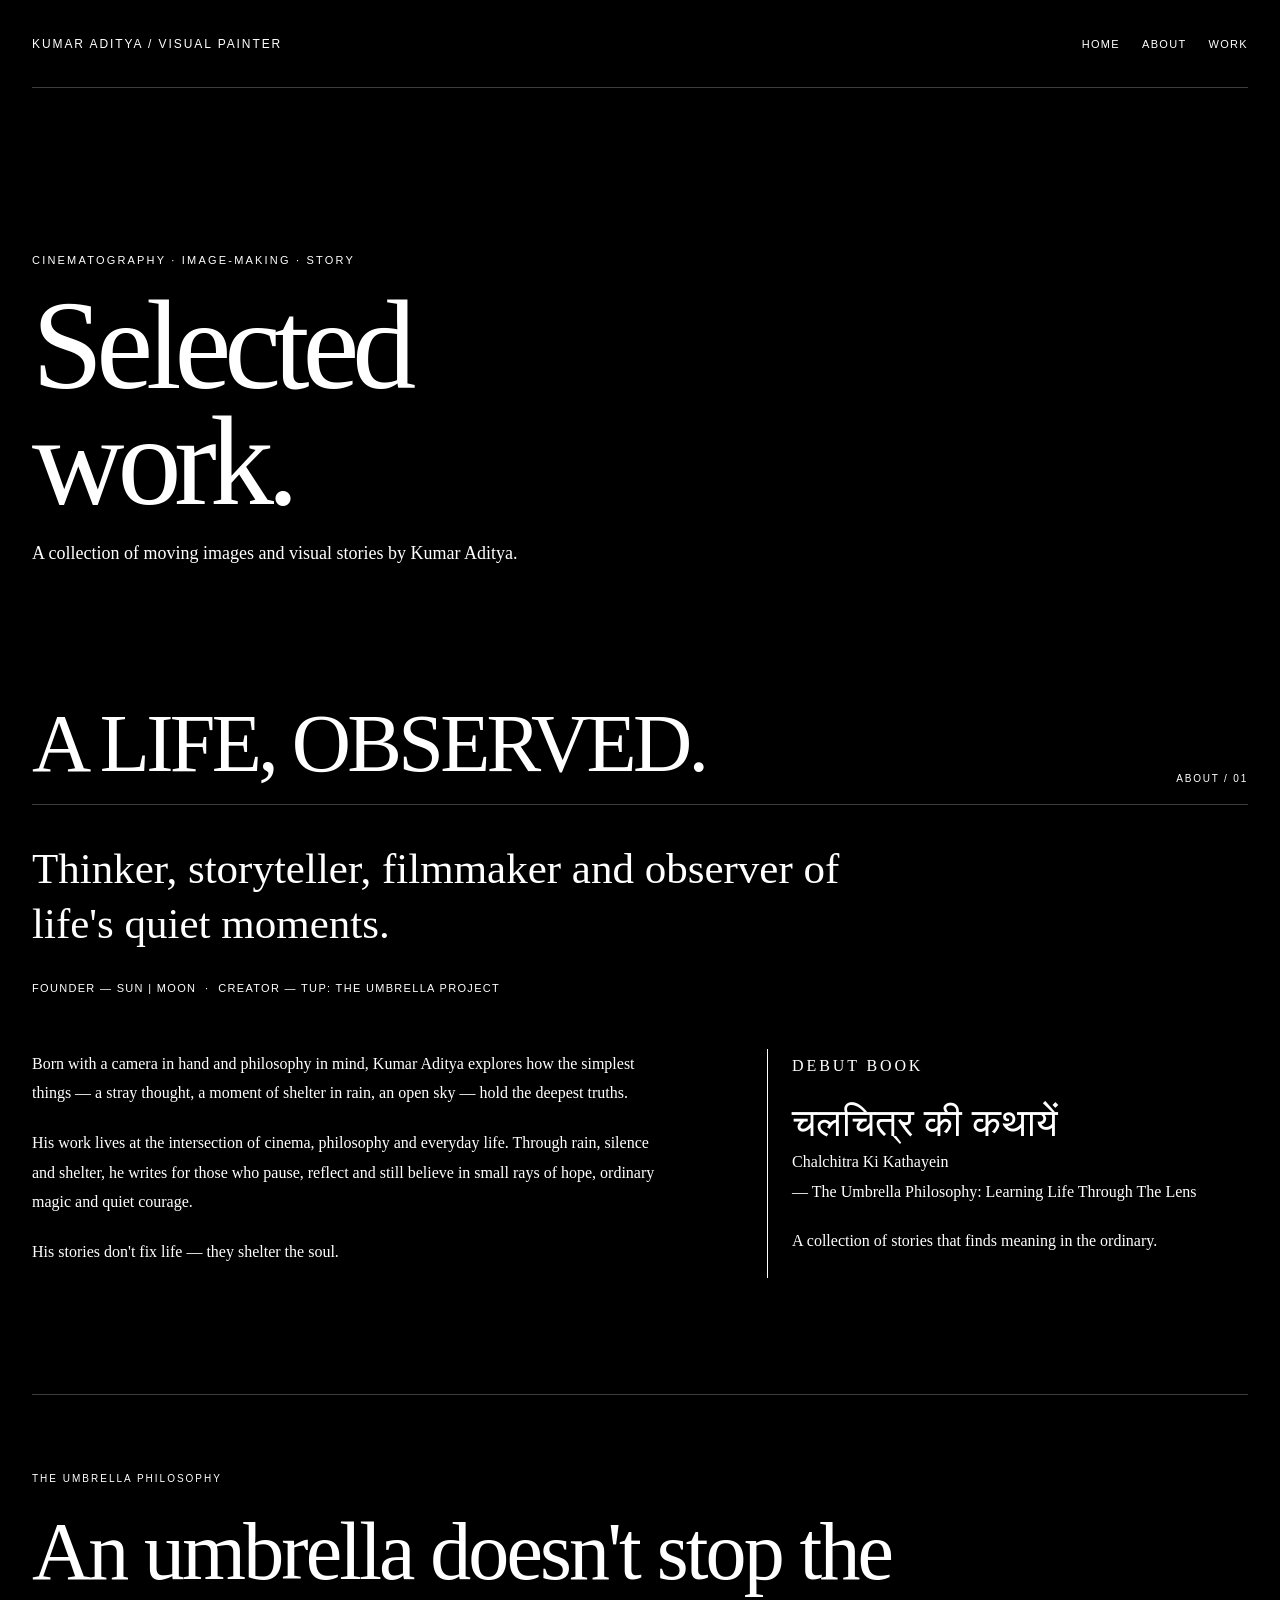
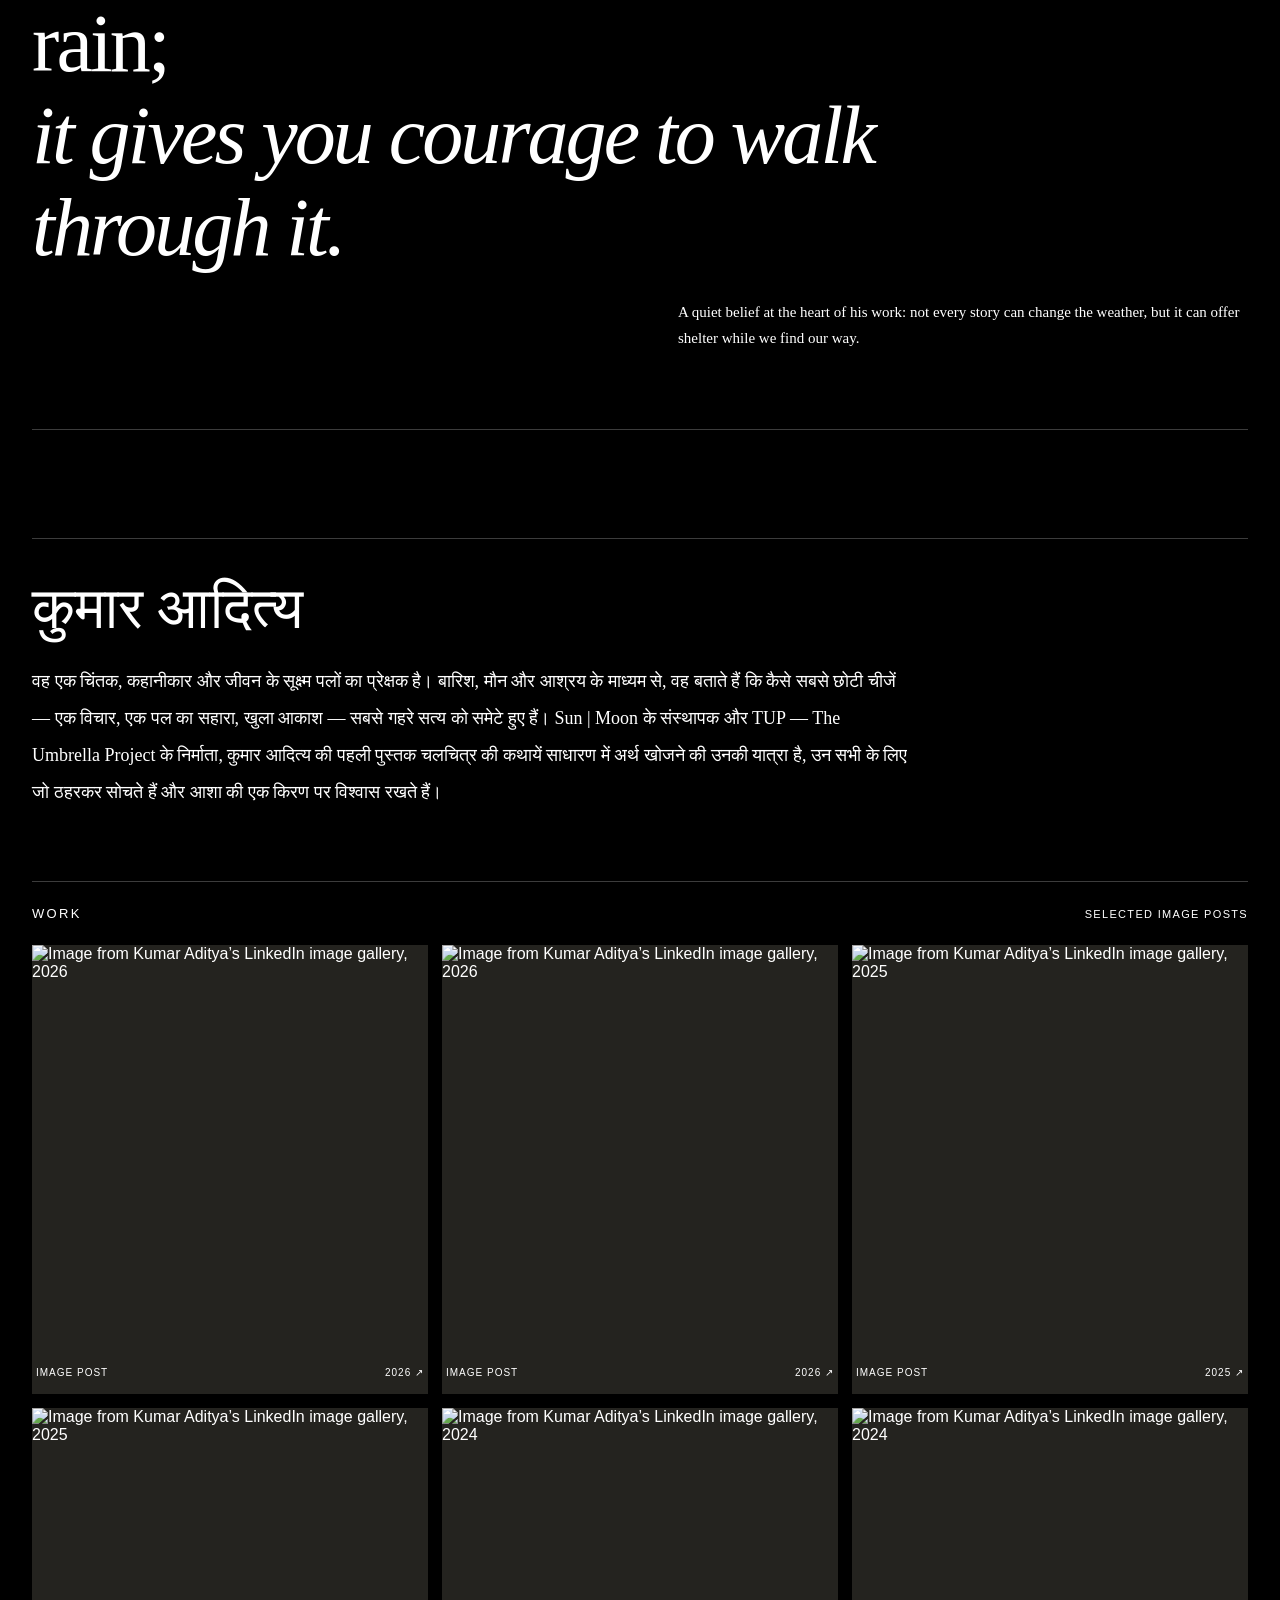
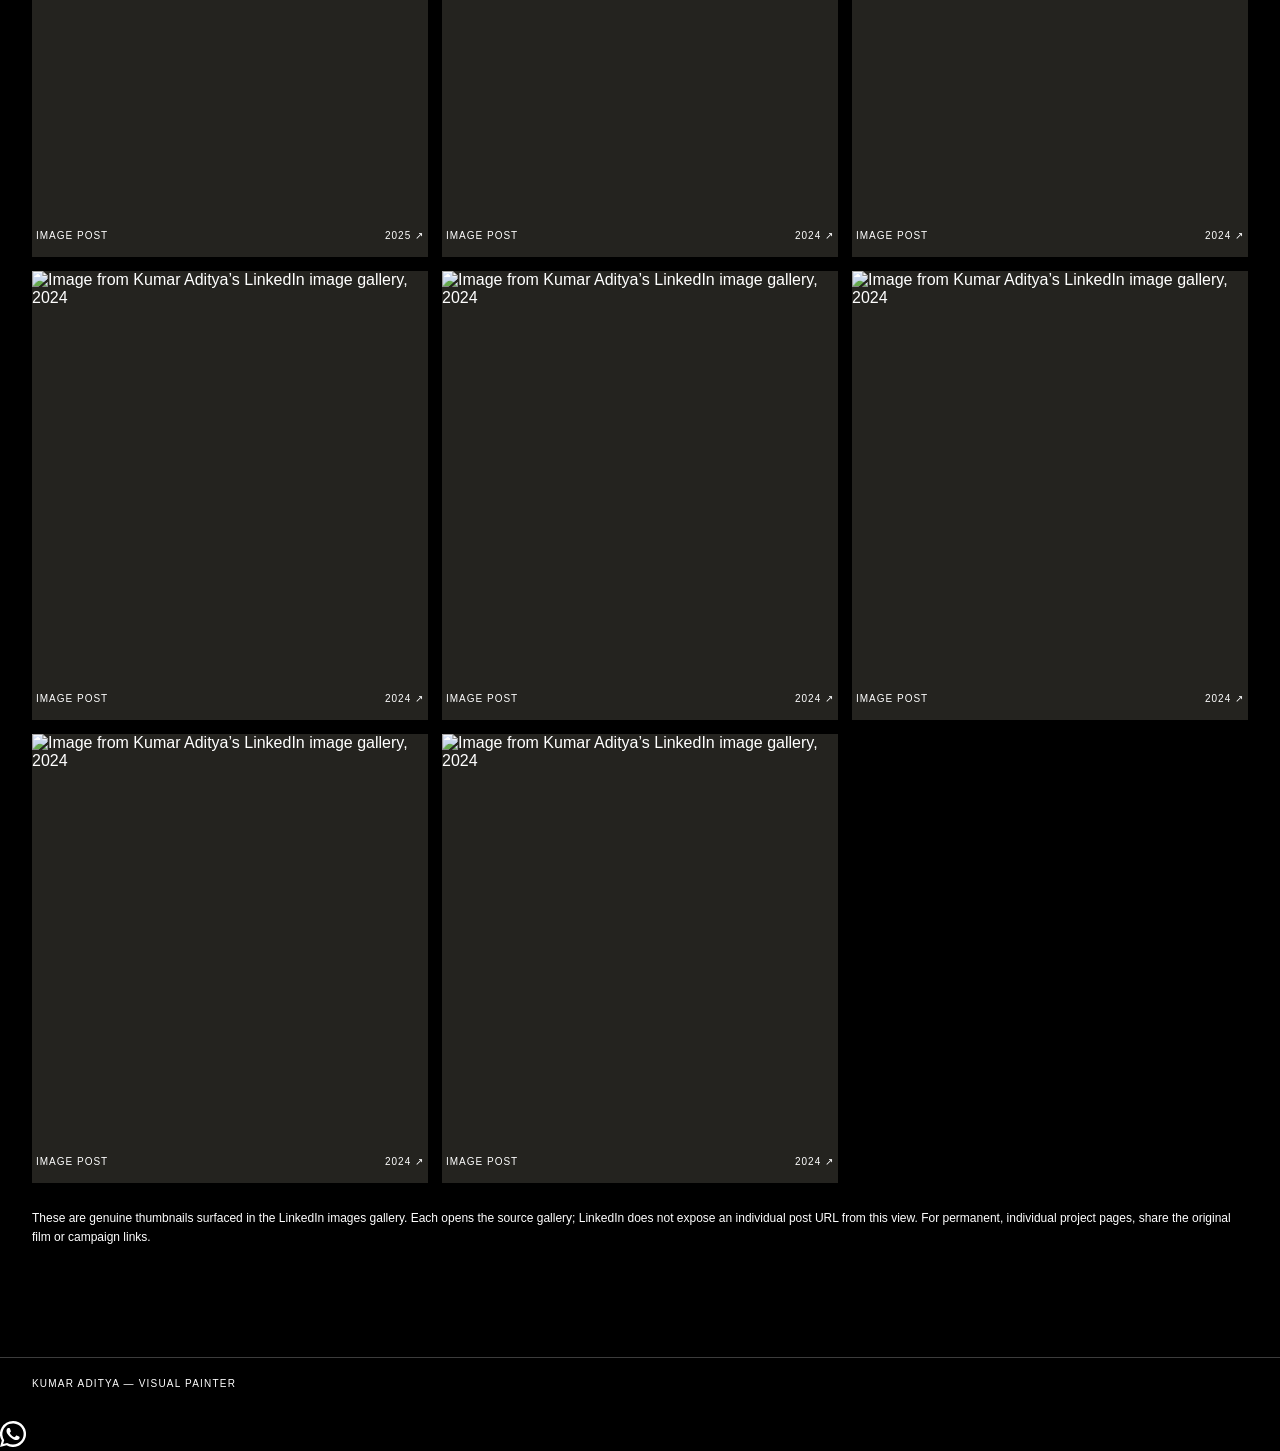
==== work.html @ 63a3c764 "Add selected work page" ====
<!doctype html>
<html lang="en">
<head>
  <meta charset="utf-8">
  <meta name="viewport" content="width=device-width, initial-scale=1">
  <meta name="theme-color" content="#000000">
  <meta name="description" content="Selected visual work, stories and reflections by Kumar Aditya, Visual Painter and cinematographer.">
  <title>Selected Work — Kumar Aditya</title>
  <style>
    :root { color-scheme: dark; --bg:#000; --fg:#fff; --line:#3c3c3c; }
    * { box-sizing:border-box; }
    body { margin:0; background:var(--bg); color:var(--fg); font-family:Arial, Helvetica, sans-serif; }
    a { color:inherit; }
    .wrap { width:min(1240px, calc(100% - 64px)); margin:auto; }
    header { min-height:88px; display:flex; align-items:center; justify-content:space-between; border-bottom:1px solid var(--line); }
    .brand { text-decoration:none; font-size:12px; letter-spacing:.16em; text-transform:uppercase; }
    .nav { display:flex; gap:22px; font-size:11px; color:#fff; letter-spacing:.12em; text-transform:uppercase; }
    .nav a { text-decoration:none; }
    main { padding:clamp(72px, 13vw, 168px) 0 110px; }
    .eyebrow { color:#fff; font-size:11px; letter-spacing:.2em; text-transform:uppercase; }
    h1 { margin:22px 0 20px; font:400 clamp(56px, 10vw, 132px)/.9 Georgia, 'Times New Roman', serif; letter-spacing:-.055em; }
    .intro { max-width:540px; margin:0; color:#fff; font:18px/1.6 Georgia, 'Times New Roman', serif; }
    .rule { margin:70px 0 24px; border:0; border-top:1px solid var(--line); }
    .work-head { display:flex; justify-content:space-between; align-items:baseline; gap:20px; }
    h2 { margin:0; font:400 13px Arial, sans-serif; letter-spacing:.18em; text-transform:uppercase; }
    .count { color:#fff; font-size:11px; letter-spacing:.12em; text-transform:uppercase; }
    .empty { margin-top:24px; min-height:280px; border:1px solid var(--line); display:grid; place-items:center; text-align:center; padding:36px; }
    .empty-inner { max-width:510px; }
    .mark { color:#fff; font:38px Georgia,serif; }
    .empty h3 { margin:18px 0 10px; font:400 27px Georgia,serif; }
    .empty p { margin:0 auto 22px; max-width:450px; color:#fff; font-size:14px; line-height:1.65; }
    .button { display:inline-block; border:1px solid #777267; padding:12px 16px; text-decoration:none; font-size:10px; letter-spacing:.14em; text-transform:uppercase; transition:background .2s,color .2s; }
    .button:hover,.button:focus-visible { background:#222; color:#fff; }
    .gallery { margin-top:24px; display:grid; grid-template-columns:repeat(3,minmax(0,1fr)); gap:14px; }
    .tile { display:block; position:relative; overflow:hidden; background:#24231f; color:var(--fg); text-decoration:none; }
    .tile img { display:block; width:100%; aspect-ratio:1/1; object-fit:cover; filter:saturate(.78); transition:transform .45s,filter .3s; }
    .tile:hover img,.tile:focus-visible img { transform:scale(1.035); filter:saturate(1); }
    .tile span { display:flex; justify-content:space-between; gap:10px; padding:13px 2px 8px; color:#fff; font-size:10px; letter-spacing:.1em; text-transform:uppercase; }
    .source-note { margin:26px 0 0; color:#fff; font-size:12px; line-height:1.6; }
    .about { margin:clamp(72px, 11vw, 136px) 0 0; }
    .about-head { display:grid; grid-template-columns:1fr auto; align-items:end; gap:24px; border-bottom:1px solid var(--line); padding-bottom:20px; }
    .about-title { margin:0; font:400 clamp(42px, 7vw, 82px)/.98 Georgia, 'Times New Roman', serif; letter-spacing:-.045em; }
    .about-index { color:#fff; font-size:10px; letter-spacing:.18em; text-transform:uppercase; }
    .about-lead { max-width:830px; margin:36px 0 0; font:400 clamp(24px, 3.4vw, 43px)/1.28 Georgia, 'Times New Roman', serif; }
    .about-meta { margin:28px 0 0; font-size:11px; line-height:1.8; letter-spacing:.12em; text-transform:uppercase; }
    .about-copy { display:grid; grid-template-columns:minmax(0, 1fr) minmax(280px, .76fr); gap:clamp(30px, 8vw, 110px); margin:50px 0 0; }
    .about-copy p { margin:0 0 20px; max-width:660px; color:#fff; font:16px/1.85 Georgia, 'Times New Roman', serif; }
    .about-book { border-left:1px solid #fff; padding:2px 0 2px 24px; align-self:start; }
    .about-book-label { margin:0 0 18px; color:#fff; font-size:10px; letter-spacing:.18em; text-transform:uppercase; }
    .about-book-title { margin:0; font:400 clamp(27px, 3.2vw, 39px)/1.2 Georgia, 'Times New Roman', serif; }
    .about-book-subtitle { margin:12px 0 0; color:#fff; font:italic 15px/1.6 Georgia, 'Times New Roman', serif; }
    .philosophy { margin:clamp(58px, 9vw, 108px) 0; padding:clamp(32px, 7vw, 78px) 0; border-top:1px solid var(--line); border-bottom:1px solid var(--line); }
    .philosophy-label { margin:0 0 22px; color:#fff; font-size:10px; letter-spacing:.2em; text-transform:uppercase; }
    .philosophy blockquote { max-width:1000px; margin:0; font:400 clamp(33px, 6.5vw, 82px)/1.12 Georgia, 'Times New Roman', serif; letter-spacing:-.035em; }
    .philosophy blockquote span { font-style:italic; }
    .philosophy-note { max-width:570px; margin:25px 0 0 auto; color:#fff; font:15px/1.75 Georgia, 'Times New Roman', serif; }
    .hindi { border-top:1px solid var(--line); padding:38px 0 0; }
    .hindi h3 { margin:0 0 22px; font:400 clamp(34px, 5vw, 58px)/1.1 Georgia, 'Noto Serif Devanagari', serif; }
    .hindi p { max-width:880px; margin:0; color:#fff; font:18px/2.05 Georgia, 'Noto Serif Devanagari', serif; }
    .wa-button svg { width:26px; height:26px; fill:currentColor; }
    .wa-button:focus-visible { outline:2px solid var(--accent); outline-offset:4px; }
    footer { padding:20px 0 32px; border-top:1px solid var(--line); color:#fff; font-size:10px; letter-spacing:.12em; text-transform:uppercase; }
    @media(max-width:760px) { .gallery{grid-template-columns:repeat(2,minmax(0,1fr));gap:10px} }
    @media(max-width:700px) { .about-head{grid-template-columns:1fr}.about-index{order:-1}.about-copy{grid-template-columns:1fr}.about-book{max-width:440px}.philosophy-note{margin-left:0} }
    @media(max-width:600px) { .wrap{width:calc(100% - 36px)} header{min-height:72px;gap:16px}.nav{gap:12px;font-size:9px}main{padding:86px 0 72px}.empty{min-height:250px;padding:25px}.about-lead{margin-top:27px}.about-copy{margin-top:34px}.hindi p{font-size:16px;line-height:1.9} }
  </style>
</head>
<body>
  <header class="wrap">
    <a class="brand" href="#top">Kumar Aditya <span aria-hidden="true">/</span> Visual Painter</a>
    <nav class="nav" aria-label="Page sections"><a href="index.html#top">Home</a><a href="#about">About</a><a href="#work">Work</a></nav>
  </header>
  <main class="wrap" id="top">
    <div class="eyebrow">Cinematography · Image-making · Story</div>
    <h1>Selected<br>work<span>.</span></h1>
    <p class="intro">A collection of moving images and visual stories by Kumar Aditya.</p>
    <section class="about" id="about" aria-labelledby="about-title">
      <div class="about-head"><h2 class="about-title" id="about-title">A life, observed.</h2><span class="about-index">About / 01</span></div>
      <p class="about-lead">Thinker, storyteller, filmmaker and observer of life's quiet moments.</p>
      <p class="about-meta">Founder — Sun | Moon &nbsp;·&nbsp; Creator — TUP: The Umbrella Project</p>
      <div class="about-copy">
        <div>
          <p>Born with a camera in hand and philosophy in mind, Kumar Aditya explores how the simplest things — a stray thought, a moment of shelter in rain, an open sky — hold the deepest truths.</p>
          <p>His work lives at the intersection of cinema, philosophy and everyday life. Through rain, silence and shelter, he writes for those who pause, reflect and still believe in small rays of hope, ordinary magic and quiet courage.</p>
          <p>His stories don't fix life — they shelter the soul.</p>
        </div>
        <aside class="about-book" aria-label="Debut book">
          <p class="about-book-label">Debut book</p>
          <h3 class="about-book-title" lang="hi">चलचित्र की कथायें</h3>
          <p class="about-book-subtitle">Chalchitra Ki Kathayein<br>— The Umbrella Philosophy: Learning Life Through The Lens</p>
          <p style="margin-top:20px">A collection of stories that finds meaning in the ordinary.</p>
        </aside>
      </div>
      <div class="philosophy">
        <p class="philosophy-label">The Umbrella Philosophy</p>
        <blockquote>An umbrella doesn't stop the rain;<br><span>it gives you courage to walk through it.</span></blockquote>
        <p class="philosophy-note">A quiet belief at the heart of his work: not every story can change the weather, but it can offer shelter while we find our way.</p>
      </div>
      <div class="hindi" lang="hi" aria-labelledby="hindi-title">
        <h3 id="hindi-title">कुमार आदित्य</h3>
        <p>वह एक चिंतक, कहानीकार और जीवन के सूक्ष्म पलों का प्रेक्षक है। बारिश, मौन और आश्रय के माध्यम से, वह बताते हैं कि कैसे सबसे छोटी चीजें — एक विचार, एक पल का सहारा, खुला आकाश — सबसे गहरे सत्य को समेटे हुए हैं। Sun | Moon के संस्थापक और TUP — The Umbrella Project के निर्माता, कुमार आदित्य की पहली पुस्तक चलचित्र की कथायें साधारण में अर्थ खोजने की उनकी यात्रा है, उन सभी के लिए जो ठहरकर सोचते हैं और आशा की एक किरण पर विश्वास रखते हैं।</p>
      </div>
    </section>
    <hr class="rule" id="work">
    <div class="work-head"><h2>Work</h2><span class="count">Selected image posts</span></div>
    <section class="gallery" aria-label="Selected image posts from Kumar Aditya’s LinkedIn gallery">
      <a class="tile" href="https://www.linkedin.com/in/kumar-aditya-/recent-activity/images/" target="_blank" rel="noopener noreferrer"><img loading="lazy" src="https://media.licdn.com/dms/image/v2/D5622AQFt_iGYFdH2SA/feedshare-shrink_480/B56aFZtwKWHQAg-/0/1792506528657?e=1795651200&amp;v=beta&amp;t=MM7WdmsTPLelEYiuYm_c2_WY646jeDr2Q2CVCeW843M" alt="Image from Kumar Aditya’s LinkedIn image gallery, 2026"><span><span>Image post</span><span>2026 ↗</span></span></a>
      <a class="tile" href="https://www.linkedin.com/in/kumar-aditya-/recent-activity/images/" target="_blank" rel="noopener noreferrer"><img loading="lazy" src="https://media.licdn.com/dms/image/v2/D5622AQGYri2vglp6Vg/feedshare-shrink_480/B56Z5S9Y_iGgAg-/0/1779508285684?e=1795651200&amp;v=beta&amp;t=Zhz6QTgOAz__4bjK47Sm4L3EFlHOx_hWl-00HKlZCf0" alt="Image from Kumar Aditya’s LinkedIn image gallery, 2026"><span><span>Image post</span><span>2026 ↗</span></span></a>
      <a class="tile" href="https://www.linkedin.com/in/kumar-aditya-/recent-activity/images/" target="_blank" rel="noopener noreferrer"><img loading="lazy" src="https://media.licdn.com/dms/image/v2/D5622AQGnPBcMh3Khuw/feedshare-shrink_480/B56ZjGYVe3G4AY-/0/1755674929879?e=1795651200&amp;v=beta&amp;t=Um3NHEcRoUsW9hzTOC3qJRU4Q2WPJxRYAHTLI3SopsU" alt="Image from Kumar Aditya’s LinkedIn image gallery, 2025"><span><span>Image post</span><span>2025 ↗</span></span></a>
      <a class="tile" href="https://www.linkedin.com/in/kumar-aditya-/recent-activity/images/" target="_blank" rel="noopener noreferrer"><img loading="lazy" src="https://media.licdn.com/dms/image/v2/D5622AQEXZtj5a6Cz2Q/feedshare-shrink_480/B56Zc8bQjNH8AY-/0/1749065473231?e=1795651200&amp;v=beta&amp;t=QYGjwbdgN-Lovj03u8NcLSXvh0CMRv3tzLfHvKZXidk" alt="Image from Kumar Aditya’s LinkedIn image gallery, 2025"><span><span>Image post</span><span>2025 ↗</span></span></a>
      <a class="tile" href="https://www.linkedin.com/in/kumar-aditya-/recent-activity/images/" target="_blank" rel="noopener noreferrer"><img loading="lazy" src="https://media.licdn.com/dms/image/v2/D5622AQGlC-lJRT4-Uw/feedshare-shrink_480/feedshare-shrink_480/0/1731953298519?e=1795651200&amp;v=beta&amp;t=dO-kGke6mp64ml9-r_CfEwjyrpv0gyi97b3JUHcRSV8" alt="Image from Kumar Aditya’s LinkedIn image gallery, 2024"><span><span>Image post</span><span>2024 ↗</span></span></a>
      <a class="tile" href="https://www.linkedin.com/in/kumar-aditya-/recent-activity/images/" target="_blank" rel="noopener noreferrer"><img loading="lazy" src="https://media.licdn.com/dms/image/v2/D5622AQFylV4mIKTMKA/feedshare-shrink_480/feedshare-shrink_480/0/1730557109242?e=1795651200&amp;v=beta&amp;t=MminokMz4m-cOYvBNQkymY91w_LQpkBs4PmYhXnLnOs" alt="Image from Kumar Aditya’s LinkedIn image gallery, 2024"><span><span>Image post</span><span>2024 ↗</span></span></a>
      <a class="tile" href="https://www.linkedin.com/in/kumar-aditya-/recent-activity/images/" target="_blank" rel="noopener noreferrer"><img loading="lazy" src="https://media.licdn.com/dms/image/v2/D5622AQEjg8K9V8xjeA/feedshare-shrink_480/feedshare-shrink_480/0/1727587698888?e=1795651200&amp;v=beta&amp;t=ZOkZgcJVT7bZAgRQoegXMF0A-VCGsWJtr7VYprulLUY" alt="Image from Kumar Aditya’s LinkedIn image gallery, 2024"><span><span>Image post</span><span>2024 ↗</span></span></a>
      <a class="tile" href="https://www.linkedin.com/in/kumar-aditya-/recent-activity/images/" target="_blank" rel="noopener noreferrer"><img loading="lazy" src="https://media.licdn.com/dms/image/v2/D5622AQEkWuwu0Rv7Aw/feedshare-shrink_480/feedshare-shrink_480/0/1726219167626?e=1795651200&amp;v=beta&amp;t=Hb-0sF7d1eMwTb8fHxCFr3Wny1tT5HFYLY7_ntwsznk" alt="Image from Kumar Aditya’s LinkedIn image gallery, 2024"><span><span>Image post</span><span>2024 ↗</span></span></a>
      <a class="tile" href="https://www.linkedin.com/in/kumar-aditya-/recent-activity/images/" target="_blank" rel="noopener noreferrer"><img loading="lazy" src="https://media.licdn.com/dms/image/v2/D5622AQEesQmGr9NBZg/feedshare-shrink_480/feedshare-shrink_480/0/1726219043557?e=1795651200&amp;v=beta&amp;t=dsndfJRqw5SNho6ywyQJt4gbY7iUbWNCH_TSrI4S8DE" alt="Image from Kumar Aditya’s LinkedIn image gallery, 2024"><span><span>Image post</span><span>2024 ↗</span></span></a>
      <a class="tile" href="https://www.linkedin.com/in/kumar-aditya-/recent-activity/images/" target="_blank" rel="noopener noreferrer"><img loading="lazy" src="https://media.licdn.com/dms/image/v2/D5622AQFLIrT1LuVr5A/feedshare-shrink_480/feedshare-shrink_480/0/1726218927670?e=1795651200&amp;v=beta&amp;t=SqOIS-7xMFxxyKv7do9xPUu3Y1rhkKH7FtM1y6MYER0" alt="Image from Kumar Aditya’s LinkedIn image gallery, 2024"><span><span>Image post</span><span>2024 ↗</span></span></a>
      <a class="tile" href="https://www.linkedin.com/in/kumar-aditya-/recent-activity/images/" target="_blank" rel="noopener noreferrer"><img loading="lazy" src="https://media.licdn.com/dms/image/v2/D5622AQG3xkINu5w7CA/feedshare-shrink_480/feedshare-shrink_480/0/1723552540318?e=1795651200&amp;v=beta&amp;t=rwfbN5AZ6nJRooDe1DtJshKS8hywJdfdtuC1ryy4pvA" alt="Image from Kumar Aditya’s LinkedIn image gallery, 2024"><span><span>Image post</span><span>2024 ↗</span></span></a>
    </section>
    <p class="source-note">These are genuine thumbnails surfaced in the LinkedIn images gallery. Each opens the source gallery; LinkedIn does not expose an individual post URL from this view. For permanent, individual project pages, share the original film or campaign links.</p>
  </main>
  <footer><div class="wrap">Kumar Aditya — Visual Painter</div></footer>
  <a class="wa-button" id="whatsapp-contact" href="https://wa.me/919582842843?text=Hi%20%2C%20Kumar%20Aditya%20-%20Visual%20Painter%2F%20DOP%20and%20Creative%20Director%20at%20BAKED%20Media.%20Please%20reach%20out%20about%20potential%20DOP%20or%20camera-unit%20collaborations%20or%20a%20Mentorship%20session%20on%20%22Cinema-Vs-Toolography%20-%20Myths%20and%20Barriers%22.%20%20I'm%20open%20to%20a%20quick%20introduction%20Regards%2C%20Kumar" target="_blank" rel="noopener noreferrer" aria-label="WhatsApp: checking availability" title="Checking availability">
    <svg viewBox="0 0 24 24" aria-hidden="true"><path d="M17.47 14.38c-.3-.15-1.76-.87-2.03-.97-.27-.1-.47-.15-.67.15-.2.3-.77.97-.94 1.16-.17.2-.35.22-.64.08-.3-.15-1.26-.47-2.39-1.48-.88-.79-1.48-1.76-1.65-2.06-.17-.3-.02-.46.13-.6.13-.14.3-.35.45-.52.15-.17.2-.3.3-.5.1-.2.05-.37-.03-.52-.07-.15-.67-1.61-.92-2.2-.24-.58-.49-.5-.67-.51h-.57c-.2 0-.52.07-.79.37-.27.3-1.04 1.02-1.04 2.48s1.07 2.88 1.21 3.07c.15.2 2.1 3.2 5.08 4.49.71.31 1.26.49 1.7.63.71.23 1.36.2 1.87.12.57-.09 1.76-.72 2-1.41.25-.7.25-1.29.18-1.41-.08-.13-.28-.2-.57-.35M12 21.8a9.8 9.8 0 0 1-5-1.37l-.36-.21-3.72.97 1-3.62-.24-.37A9.8 9.8 0 1 1 12 21.8M12 0a12 12 0 0 0-10.3 18.1L0 24l6.07-1.6A12 12 0 1 0 12 0"/></svg>
  </a>
  <script>
    (() => {
      const schedule = {
        mon: ["09:00", "18:00"], tue: ["09:00", "18:00"],
        wed: ["09:00", "18:00"], thu: ["09:00", "18:00"],
        fri: ["09:00", "18:00"], sat: ["10:00", "14:00"],
        sun: ["10:00", "14:00"]
      };
      const days = ["mon", "tue", "wed", "thu", "fri", "sat", "sun"];
      const toMinutes = time => { const [h, m] = time.split(":").map(Number); return h * 60 + m; };
      function isOpenNow() {
        const parts = new Intl.DateTimeFormat("en-GB", {
          timeZone: "Asia/Calcutta", weekday: "short", hour: "2-digit", minute: "2-digit", hourCycle: "h23"
        }).formatToParts(new Date());
        const value = type => parts.find(part => part.type === type)?.value || "";
        const day = days.indexOf(value("weekday").toLowerCase());
        const minute = Number(value("hour")) * 60 + Number(value("minute"));
        const hoursToday = schedule[days[day]];
        const [start, end] = hoursToday.map(toMinutes);
        return minute >= start && minute < end;
      }
      const button = document.getElementById("whatsapp-contact");
      function updateStatus() {
        const label = isOpenNow() ? "Chat with us" : "Closed now, we reply soon !!";
        button.setAttribute("aria-label", "WhatsApp: " + label);
        button.title = label;
      }
      updateStatus();
      window.setInterval(updateStatus, 60000);
    })();
  </script>
</body>
</html>
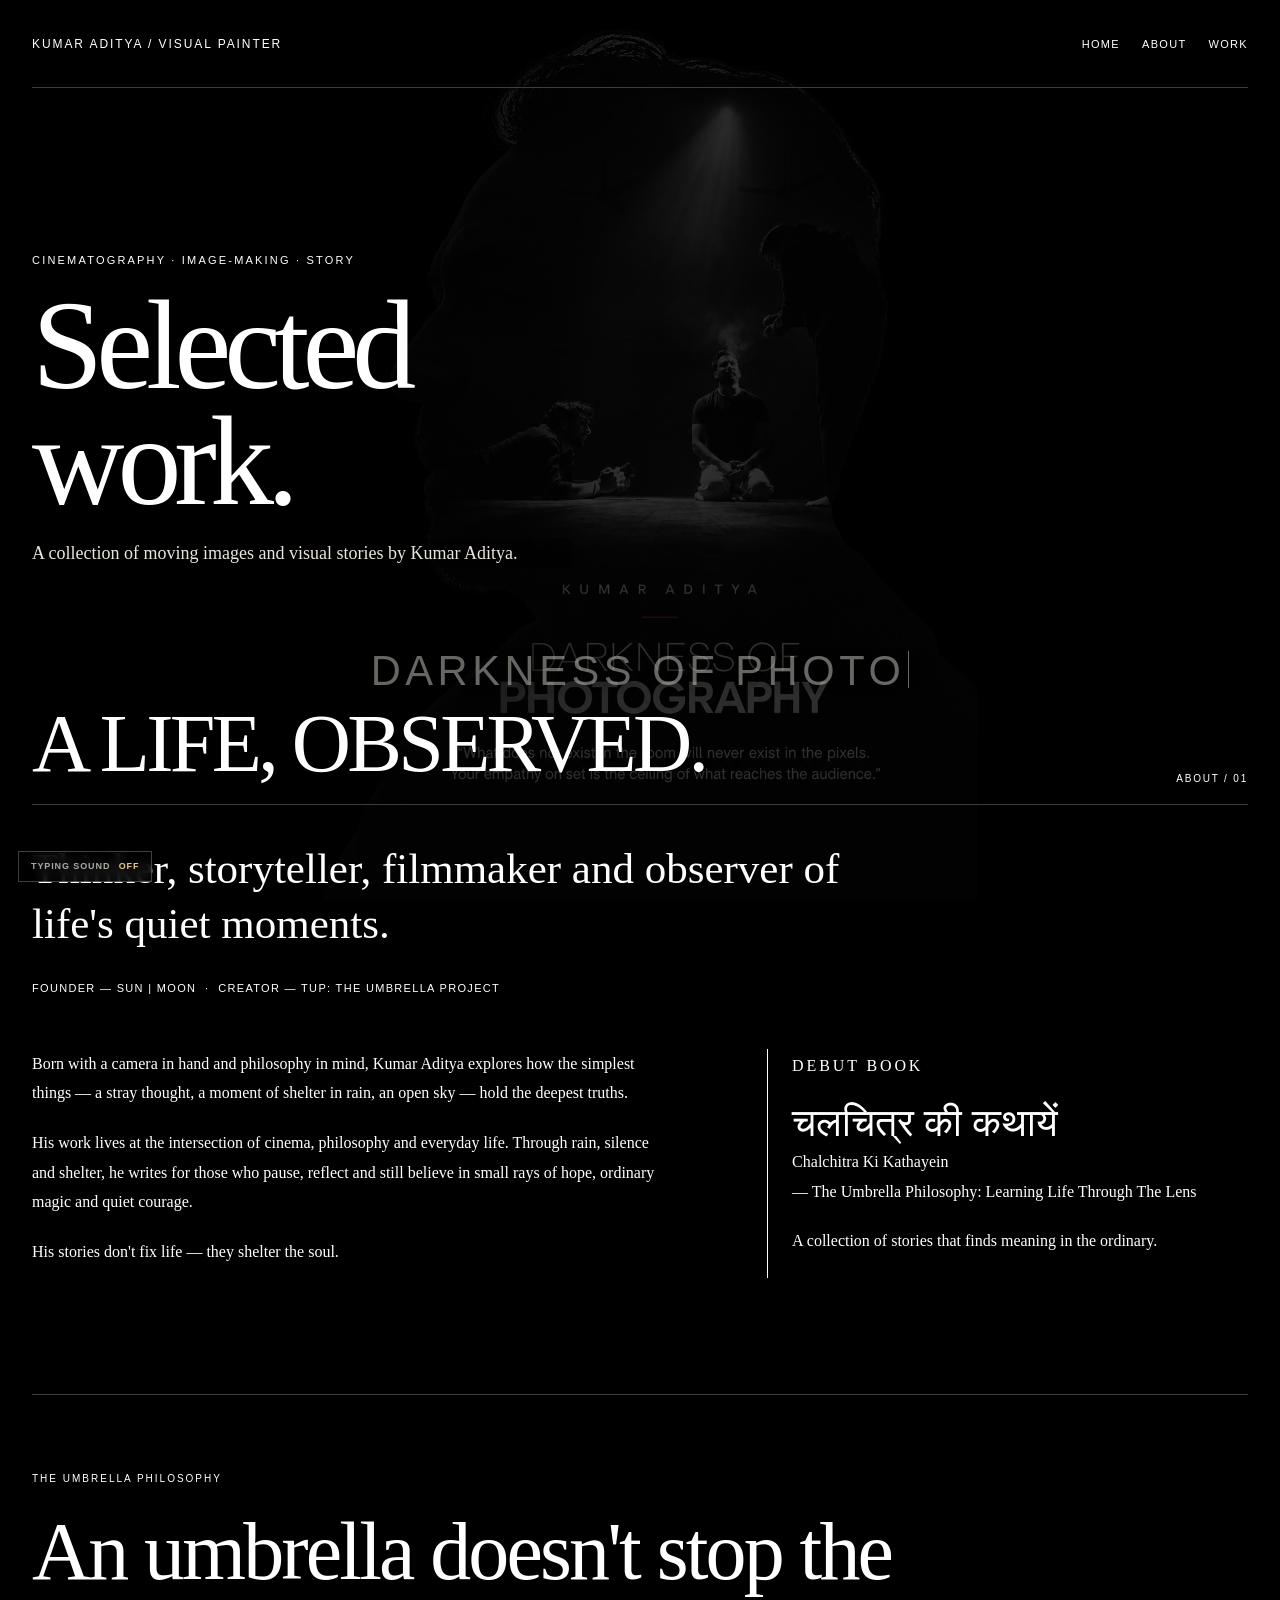
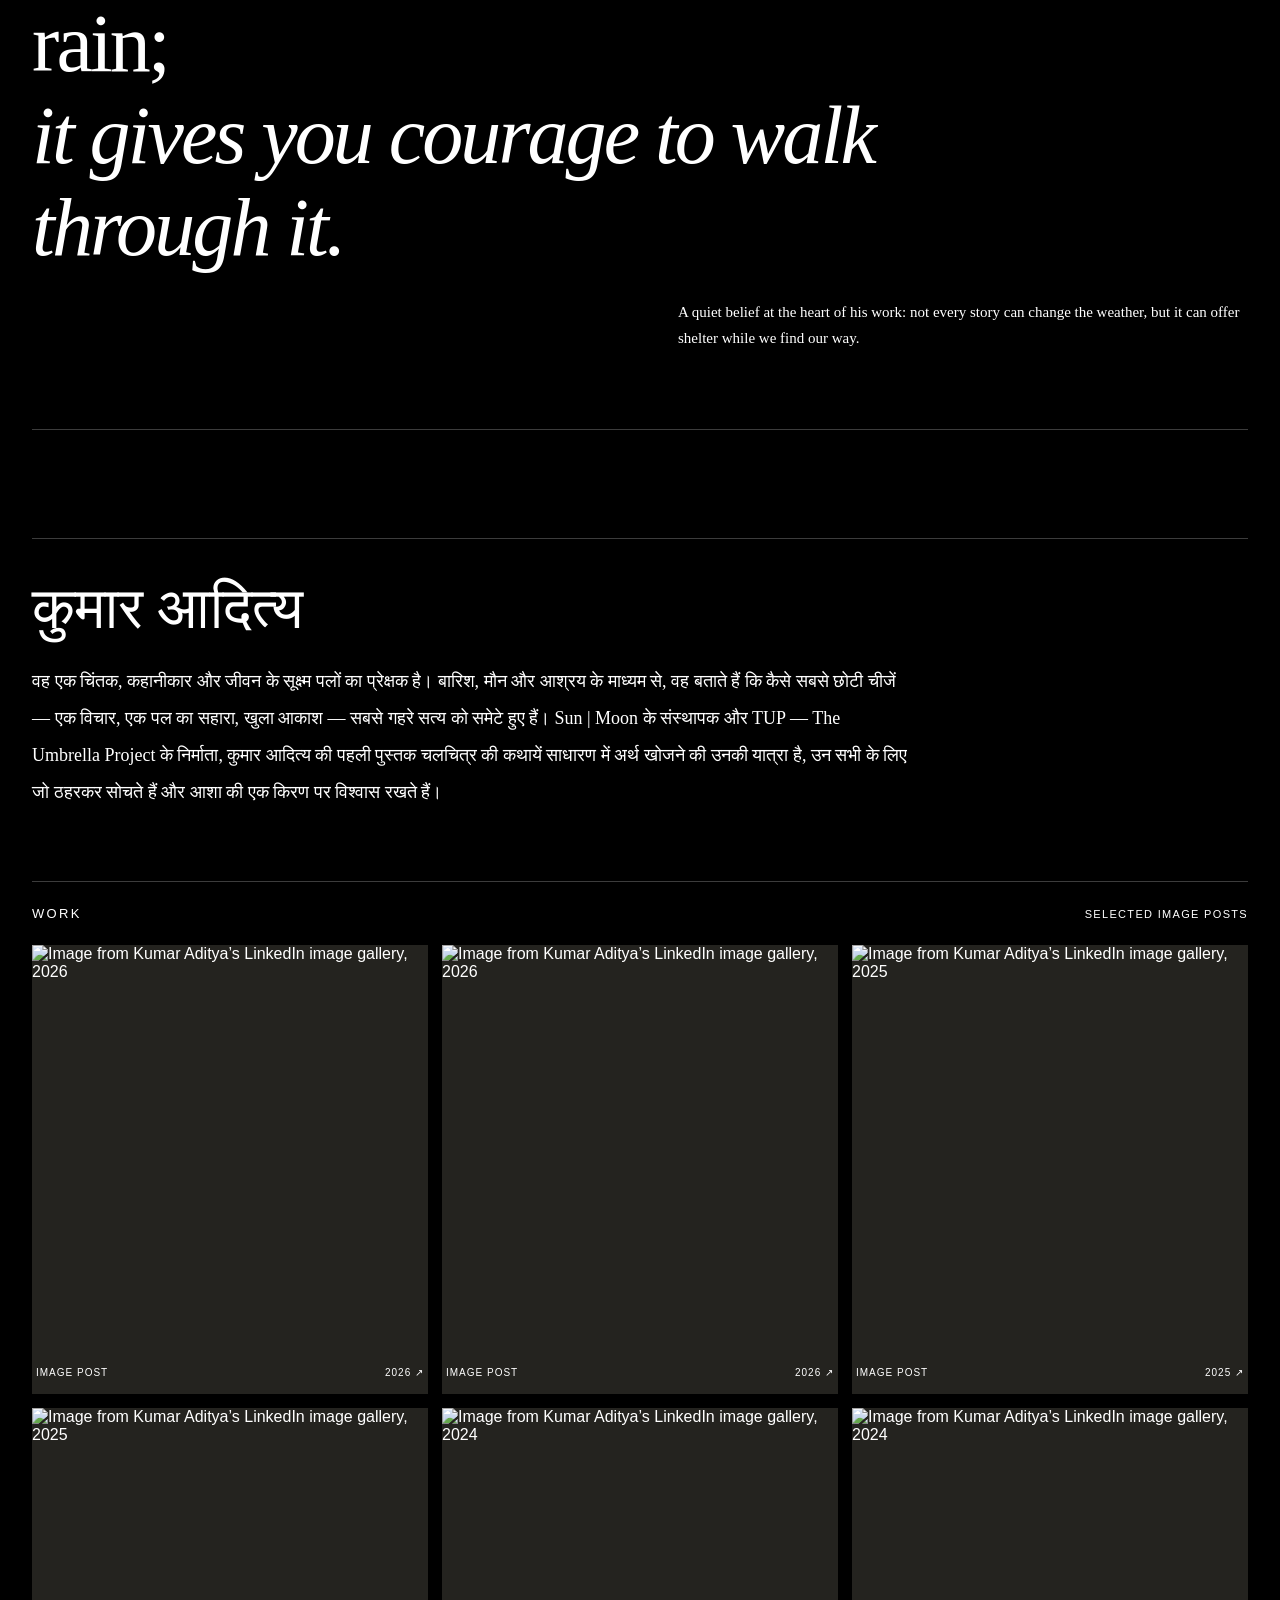
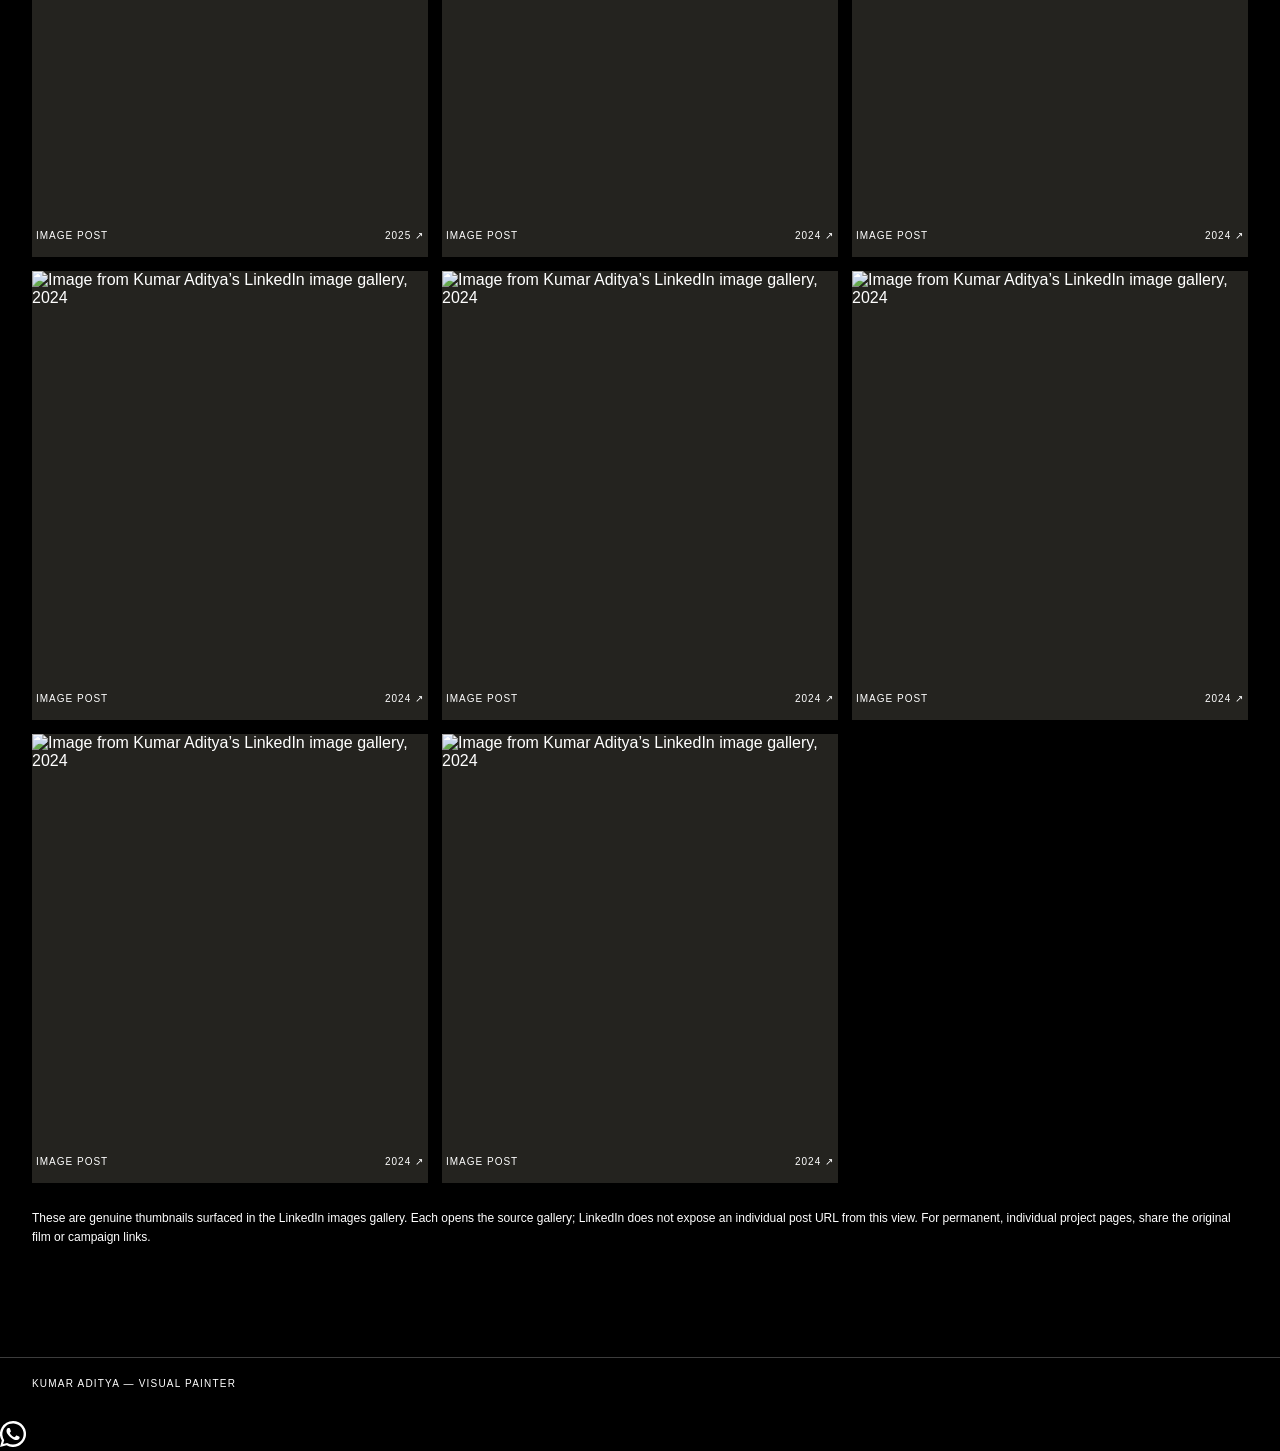
==== commit f1497129: "Add faded Darkness of Photography site backdrop" ====
--- a/work.html
+++ b/work.html
@@ -64,8 +64,12 @@
     @media(max-width:700px) { .about-head{grid-template-columns:1fr}.about-index{order:-1}.about-copy{grid-template-columns:1fr}.about-book{max-width:440px}.philosophy-note{margin-left:0} }
     @media(max-width:600px) { .wrap{width:calc(100% - 36px)} header{min-height:72px;gap:16px}.nav{gap:12px;font-size:9px}main{padding:86px 0 72px}.empty{min-height:250px;padding:25px}.about-lead{margin-top:27px}.about-copy{margin-top:34px}.hindi p{font-size:16px;line-height:1.9} }
   </style>
+  <link rel="stylesheet" href="darkness-bg.css?v=20261122-typewriter">
+  <script src="darkness-bg.js?v=20261122-typewriter" defer></script>
 </head>
 <body>
+  <div class="darkness-typewriter" aria-label="Darkness of Photography"><span class="darkness-typewriter-text" aria-hidden="true"></span></div>
+  <button class="darkness-sound-toggle" type="button" aria-pressed="false" aria-label="Enable typing sound">Typing sound <span>off</span></button>
   <header class="wrap">
     <a class="brand" href="#top">Kumar Aditya <span aria-hidden="true">/</span> Visual Painter</a>
     <nav class="nav" aria-label="Page sections"><a href="index.html#top">Home</a><a href="#about">About</a><a href="#work">Work</a></nav>
--- a/darkness-bg.css
+++ b/darkness-bg.css
@@ -0,0 +1,23 @@
+/* The poster cutout sits behind the whole site as a quiet 20% watermark. */
+body{position:relative;isolation:isolate;background:#000!important}
+body::before{content:"";position:fixed;inset:0;z-index:-2;pointer-events:none;background-image:url("assets/darkness-photography-cutout.png");background-position:center center;background-size:min(100vw,75vh) auto;background-repeat:no-repeat;opacity:.2}
+.darkness-typewriter{position:fixed;z-index:-1;top:72vh;left:50%;width:min(92vw,1050px);transform:translateX(-50%);pointer-events:none;text-align:center;color:rgba(244,242,237,.42);font:400 clamp(16px,3.25vw,44px)/1.1 Arial,Helvetica,sans-serif;letter-spacing:.11em;text-transform:uppercase;text-shadow:0 2px 18px rgba(0,0,0,.6);white-space:nowrap;overflow:hidden}
+.darkness-typewriter-text::after{content:"";display:inline-block;height:.9em;border-right:1px solid currentColor;margin-left:3px;vertical-align:-.08em;animation:darkness-caret .85s steps(1,end) infinite}
+@keyframes darkness-caret{50%{opacity:0}}
+.darkness-sound-toggle{position:fixed;z-index:9999;left:18px;bottom:18px;padding:9px 12px;border:1px solid rgba(233,230,222,.28);background:rgba(0,0,0,.82);color:rgba(233,230,222,.72);font:600 9px/1.2 Arial,Helvetica,sans-serif;letter-spacing:.1em;text-transform:uppercase;cursor:pointer;backdrop-filter:blur(6px)}
+.darkness-sound-toggle span{color:#e3c68e;margin-left:5px}
+.darkness-sound-toggle:focus-visible{outline:2px solid #e3c68e;outline-offset:3px}
+.intro,.expressions,.cinema,.people,.journal,.book-tease,.contact,.site-footer{background-color:rgba(0,0,0,.38)!important}
+.intro,.cinema,.people,.contact{color:#e9e6de!important}
+.intro :is(.section-label,.about-heading h2,.about-body,.about-signature,.lead,.text-link),
+.cinema :is(.section-label,h2,h3,h4,p,span,a,strong,li),
+.people :is(.section-label,h2,h3,p,span,a,strong),
+.contact :is(.eyebrow,h2,p,a,span){color:#e9e6de!important}
+.intro .section-label,.cinema .section-label,.people .section-label{border-color:rgba(233,230,222,.2)!important}
+.cinema .credit-card{background:rgba(13,13,13,.86)!important;color:#e9e6de!important;border:1px solid rgba(233,230,222,.16)}
+.cinema .credit-type,.cinema .career-stats span,.cinema .collab-heading p,.cinema .collab-grid p,.cinema .network-heading{color:#aaa79f!important}
+.cinema .industry-network,.cinema .collaborators,.cinema .collab-grid article,.cinema .career-stats{border-color:rgba(233,230,222,.2)!important}
+.cinema .partner-list li:after{color:#aaa79f}
+.intro .text-link,.contact-link{border-color:rgba(233,230,222,.28)!important}
+@media(max-width:640px){body::before{background-size:min(100vw,72vh) auto;background-position:center 44%}.darkness-typewriter{top:71vh;width:94vw;font-size:clamp(12px,4vw,20px);letter-spacing:.075em}.darkness-sound-toggle{left:12px;bottom:12px;padding:8px 10px}}
+@media(prefers-reduced-motion:reduce){.darkness-typewriter-text::after{animation:none}}
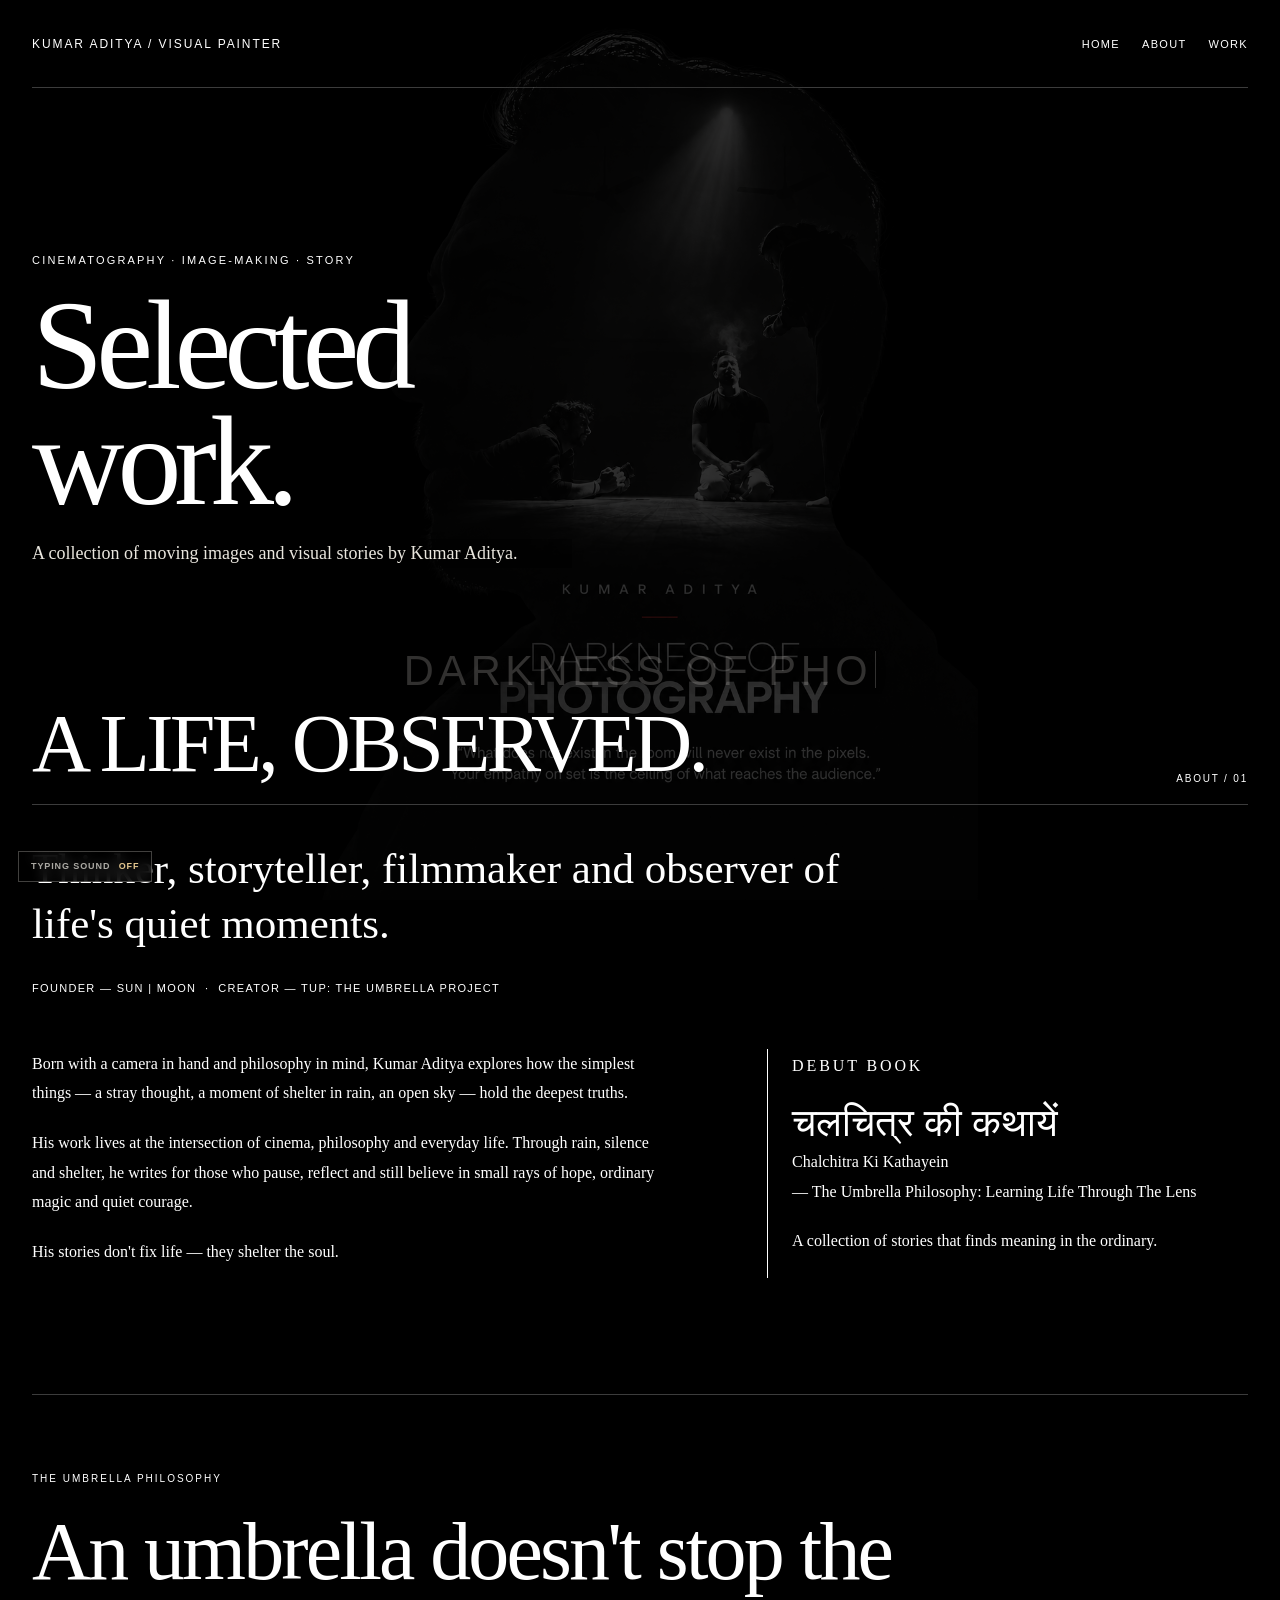
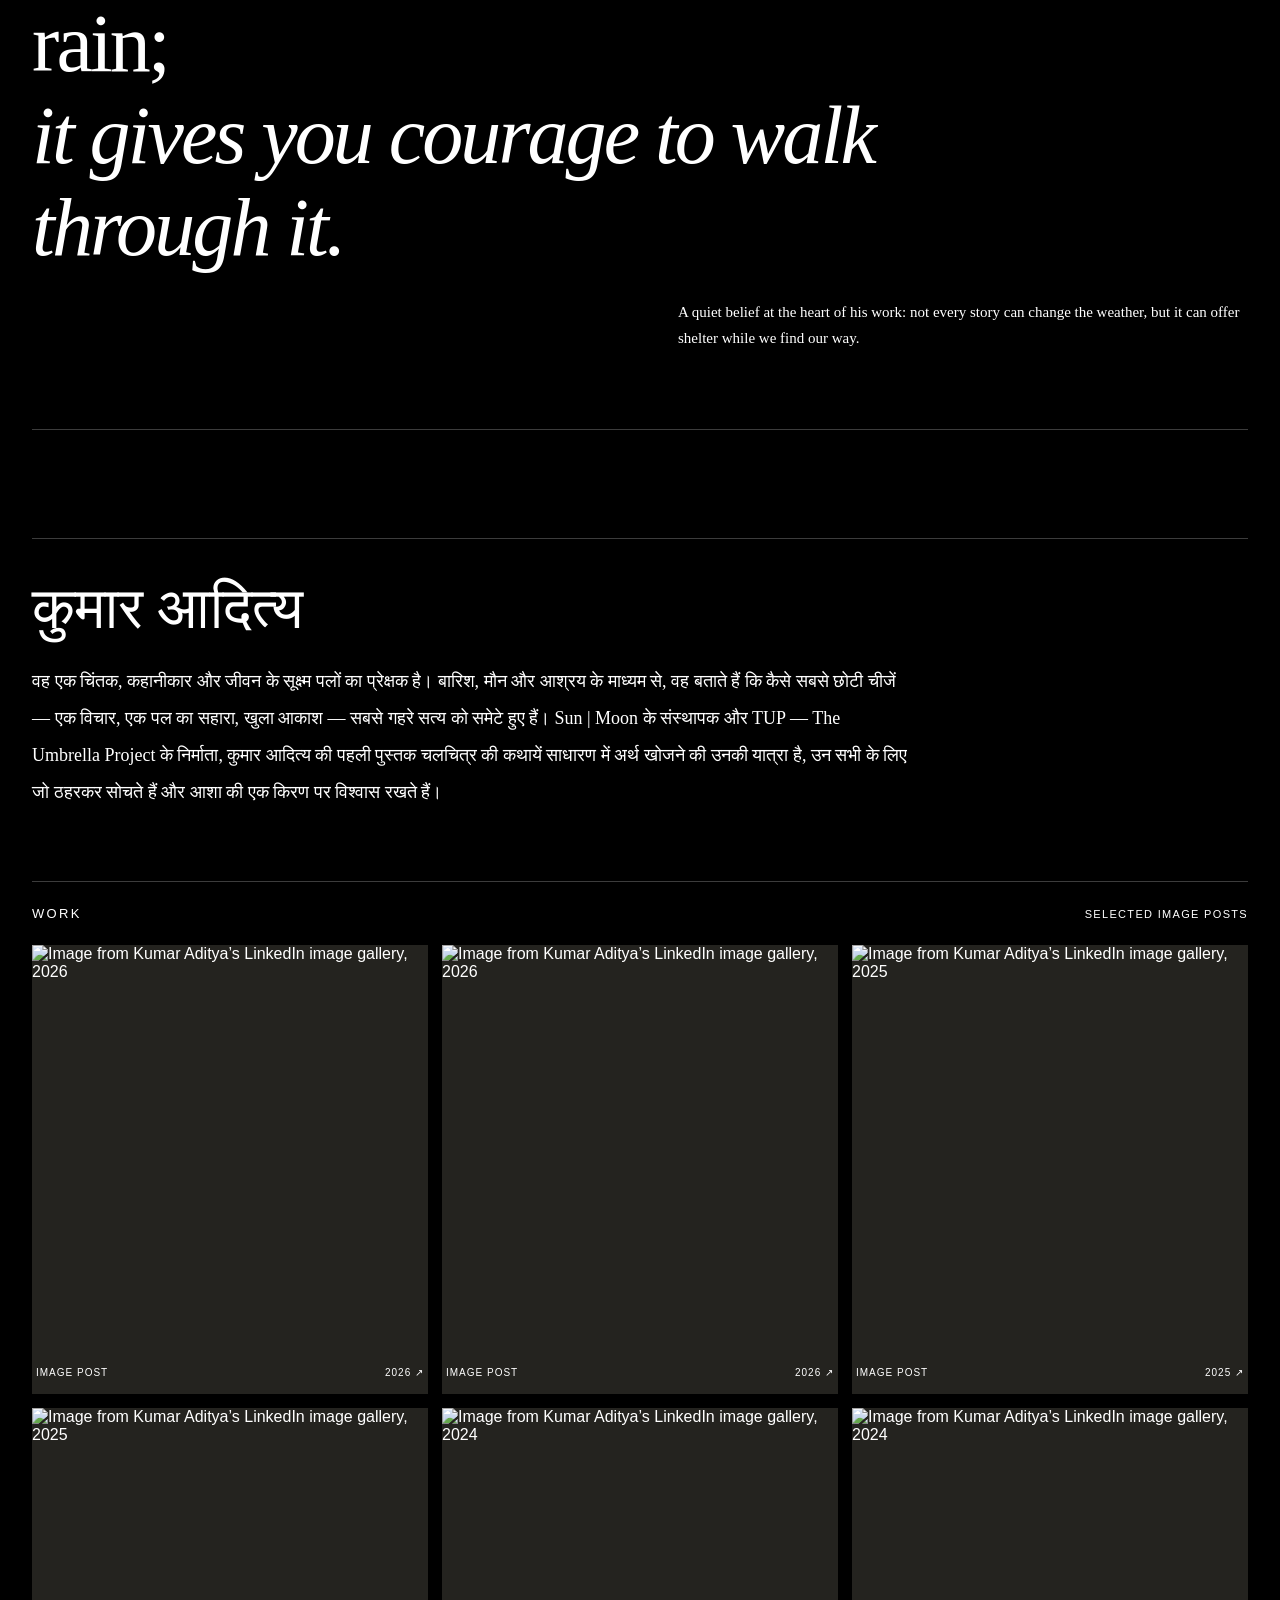
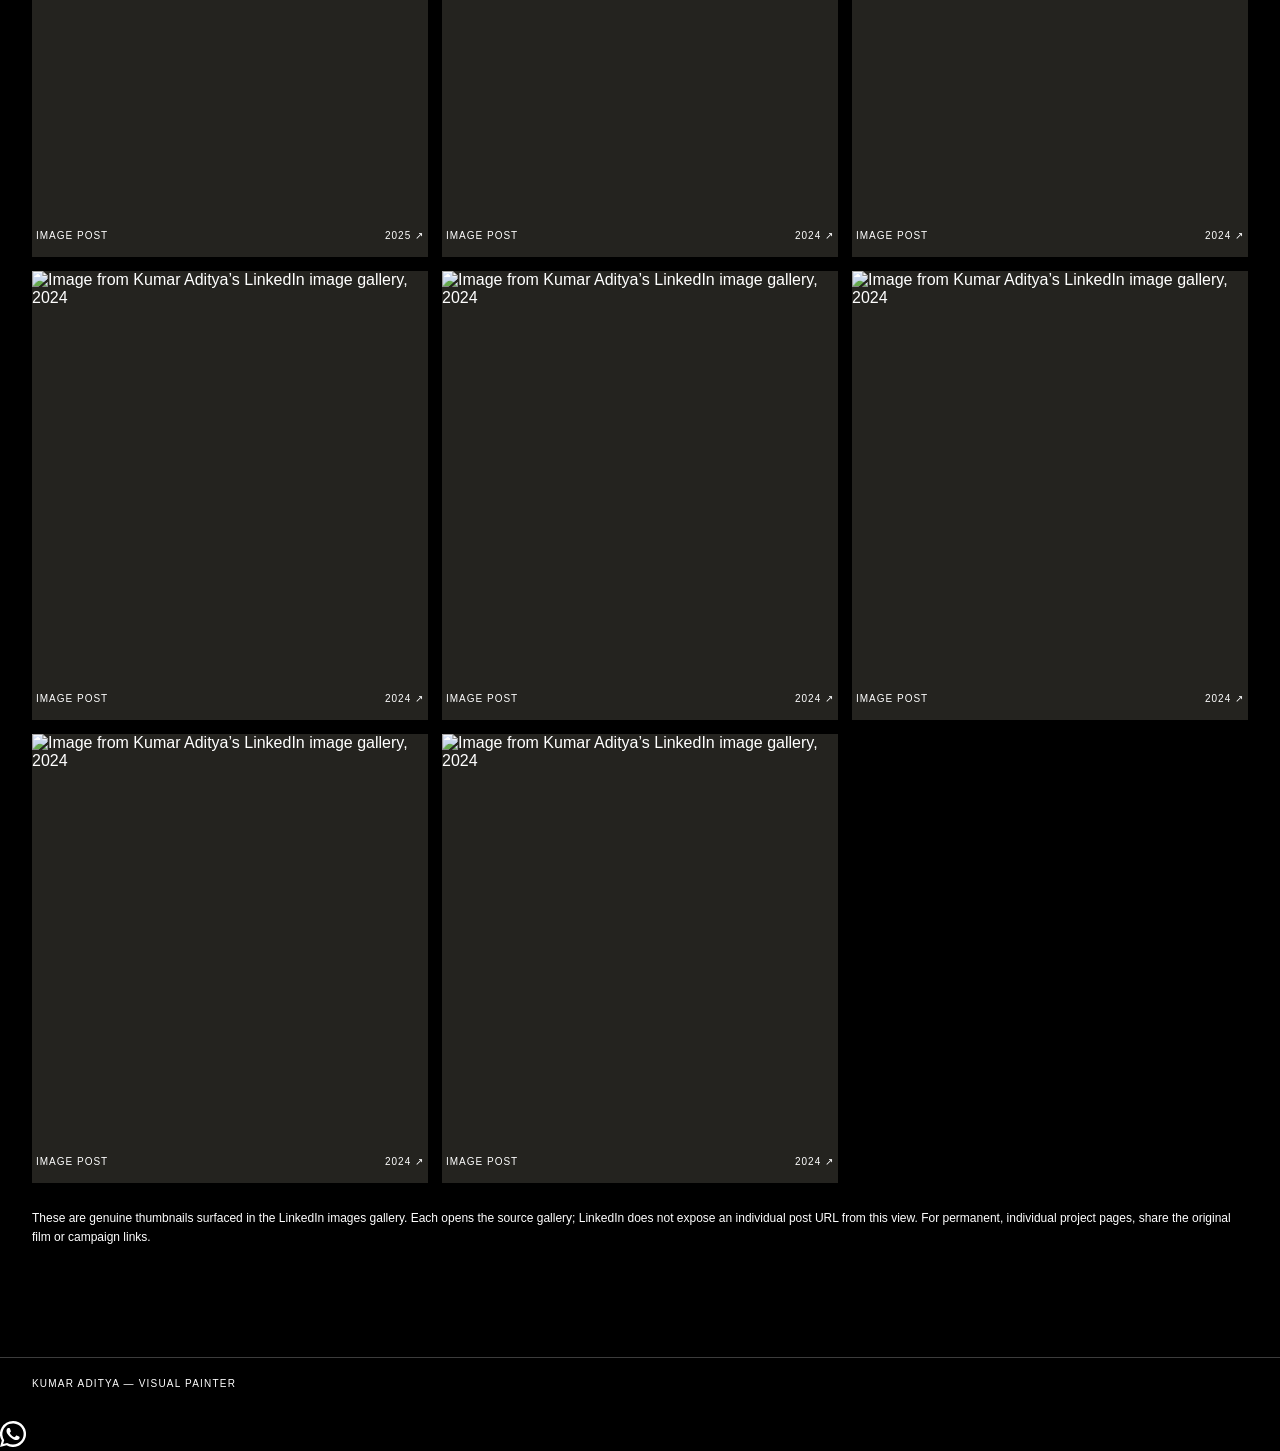
==== commit 751e5e68: "Layer faded portrait behind site and typewriter" ====
--- a/work.html
+++ b/work.html
@@ -64,8 +64,8 @@
     @media(max-width:700px) { .about-head{grid-template-columns:1fr}.about-index{order:-1}.about-copy{grid-template-columns:1fr}.about-book{max-width:440px}.philosophy-note{margin-left:0} }
     @media(max-width:600px) { .wrap{width:calc(100% - 36px)} header{min-height:72px;gap:16px}.nav{gap:12px;font-size:9px}main{padding:86px 0 72px}.empty{min-height:250px;padding:25px}.about-lead{margin-top:27px}.about-copy{margin-top:34px}.hindi p{font-size:16px;line-height:1.9} }
   </style>
-  <link rel="stylesheet" href="darkness-bg.css?v=20261122-typewriter">
-  <script src="darkness-bg.js?v=20261122-typewriter" defer></script>
+  <link rel="stylesheet" href="darkness-bg.css?v=20261122-bg20">
+  <script src="darkness-bg.js?v=20261122-bg20" defer></script>
 </head>
 <body>
   <div class="darkness-typewriter" aria-label="Darkness of Photography"><span class="darkness-typewriter-text" aria-hidden="true"></span></div>
--- a/darkness-bg.css
+++ b/darkness-bg.css
@@ -1,7 +1,9 @@
 /* The poster cutout sits behind the whole site as a quiet 20% watermark. */
 body{position:relative;isolation:isolate;background:#000!important}
-body::before{content:"";position:fixed;inset:0;z-index:-2;pointer-events:none;background-image:url("assets/darkness-photography-cutout.png");background-position:center center;background-size:min(100vw,75vh) auto;background-repeat:no-repeat;opacity:.2}
-.darkness-typewriter{position:fixed;z-index:-1;top:72vh;left:50%;width:min(92vw,1050px);transform:translateX(-50%);pointer-events:none;text-align:center;color:rgba(244,242,237,.42);font:400 clamp(16px,3.25vw,44px)/1.1 Arial,Helvetica,sans-serif;letter-spacing:.11em;text-transform:uppercase;text-shadow:0 2px 18px rgba(0,0,0,.6);white-space:nowrap;overflow:hidden}
+body::before{content:"";position:fixed;inset:0;z-index:0;pointer-events:none;background-image:url("assets/darkness-photography-cutout.png");background-position:center center;background-size:min(100vw,75vh) auto;background-repeat:no-repeat;opacity:.2}
+main{position:relative;z-index:2}
+.darkness-typewriter{position:fixed;z-index:3;top:72vh;left:50%;width:min(92vw,1050px);transform:translateX(-50%);pointer-events:none;text-align:center;color:rgba(244,242,237,.2);font:400 clamp(16px,3.25vw,44px)/1.1 Arial,Helvetica,sans-serif;letter-spacing:.11em;text-transform:uppercase;text-shadow:0 2px 18px rgba(0,0,0,.6);white-space:nowrap;overflow:hidden}
+.hero .darkness-hero-art{position:absolute;inset:0;z-index:2!important;pointer-events:none;background:url("assets/darkness-photography-cutout.png") center/min(100vw,75vh) auto no-repeat;opacity:.2}
 .darkness-typewriter-text::after{content:"";display:inline-block;height:.9em;border-right:1px solid currentColor;margin-left:3px;vertical-align:-.08em;animation:darkness-caret .85s steps(1,end) infinite}
 @keyframes darkness-caret{50%{opacity:0}}
 .darkness-sound-toggle{position:fixed;z-index:9999;left:18px;bottom:18px;padding:9px 12px;border:1px solid rgba(233,230,222,.28);background:rgba(0,0,0,.82);color:rgba(233,230,222,.72);font:600 9px/1.2 Arial,Helvetica,sans-serif;letter-spacing:.1em;text-transform:uppercase;cursor:pointer;backdrop-filter:blur(6px)}
@@ -19,5 +21,5 @@
 .cinema .industry-network,.cinema .collaborators,.cinema .collab-grid article,.cinema .career-stats{border-color:rgba(233,230,222,.2)!important}
 .cinema .partner-list li:after{color:#aaa79f}
 .intro .text-link,.contact-link{border-color:rgba(233,230,222,.28)!important}
-@media(max-width:640px){body::before{background-size:min(100vw,72vh) auto;background-position:center 44%}.darkness-typewriter{top:71vh;width:94vw;font-size:clamp(12px,4vw,20px);letter-spacing:.075em}.darkness-sound-toggle{left:12px;bottom:12px;padding:8px 10px}}
+@media(max-width:640px){body::before{background-size:min(100vw,72vh) auto;background-position:center 44%}.hero .darkness-hero-art{background-size:min(100vw,72vh);background-position:center 44%}.darkness-typewriter{top:71vh;width:94vw;font-size:clamp(12px,4vw,20px);letter-spacing:.075em}.darkness-sound-toggle{left:12px;bottom:12px;padding:8px 10px}}
 @media(prefers-reduced-motion:reduce){.darkness-typewriter-text::after{animation:none}}
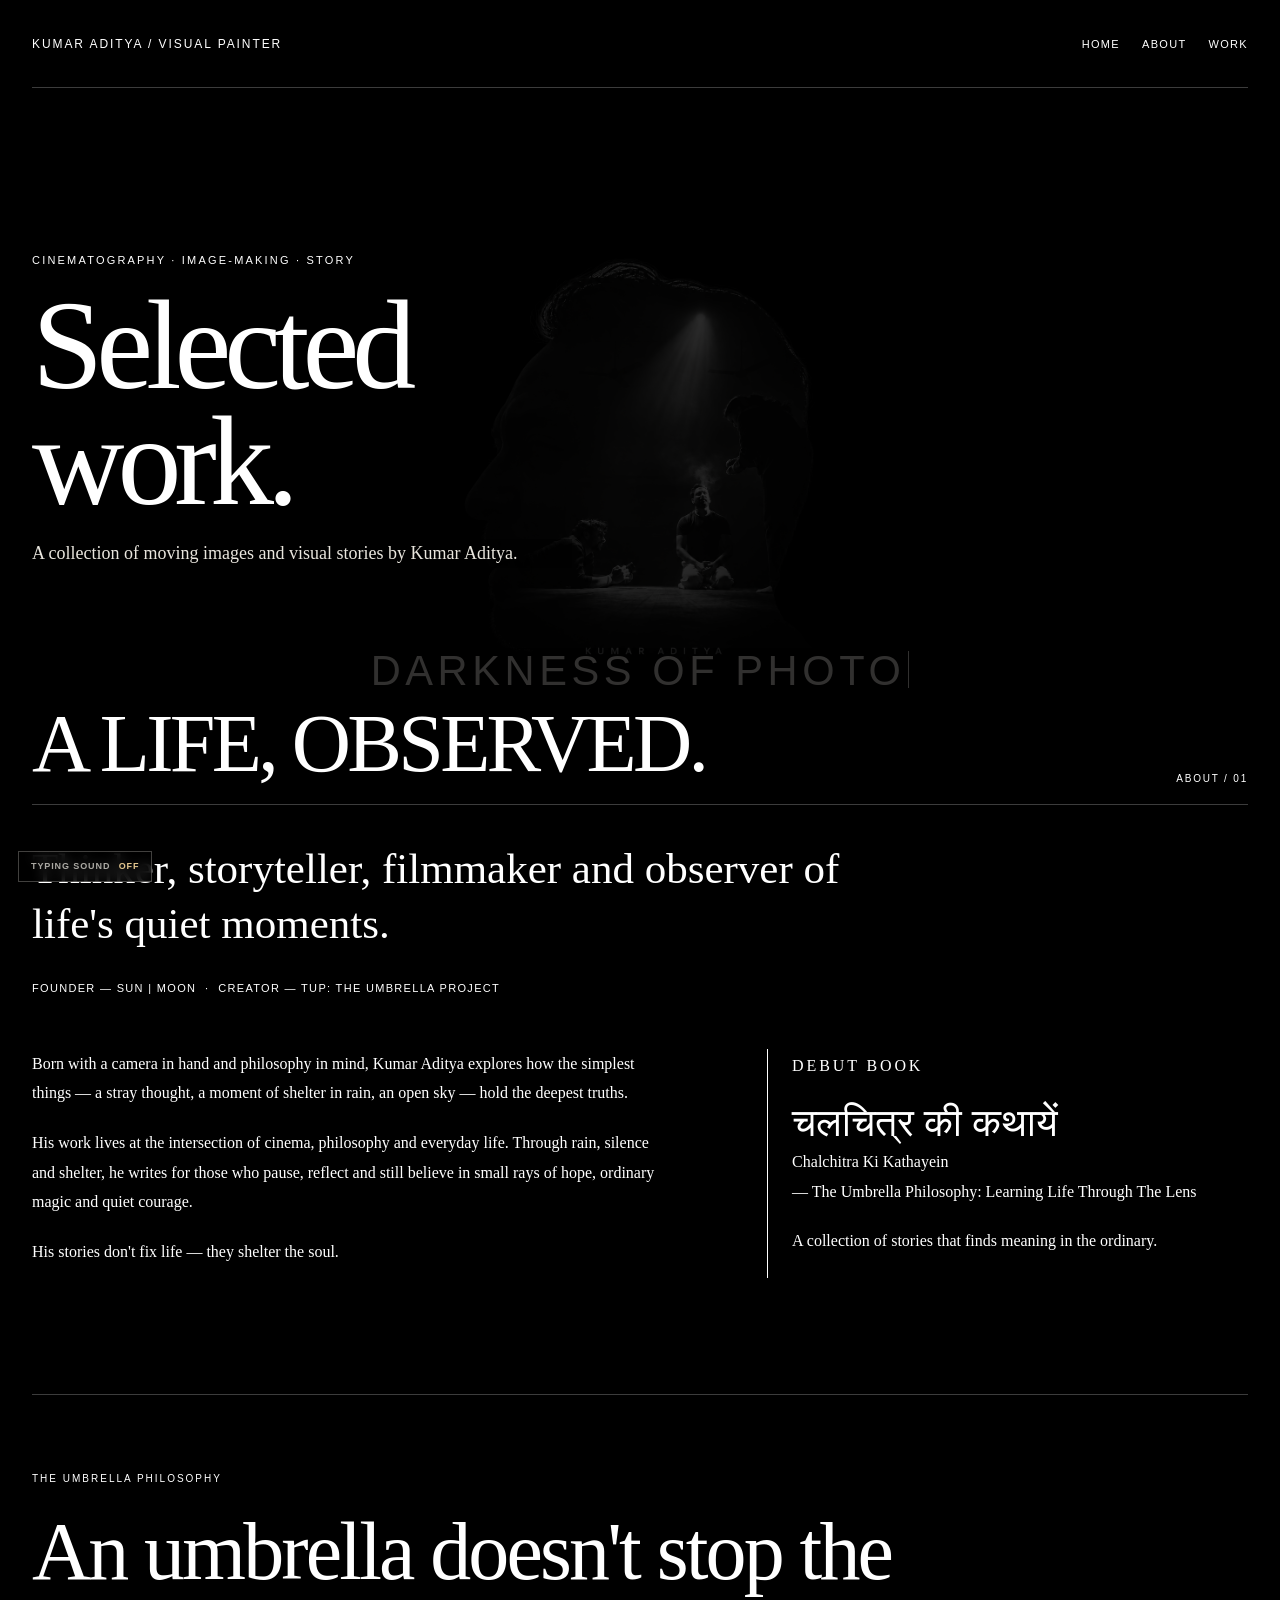
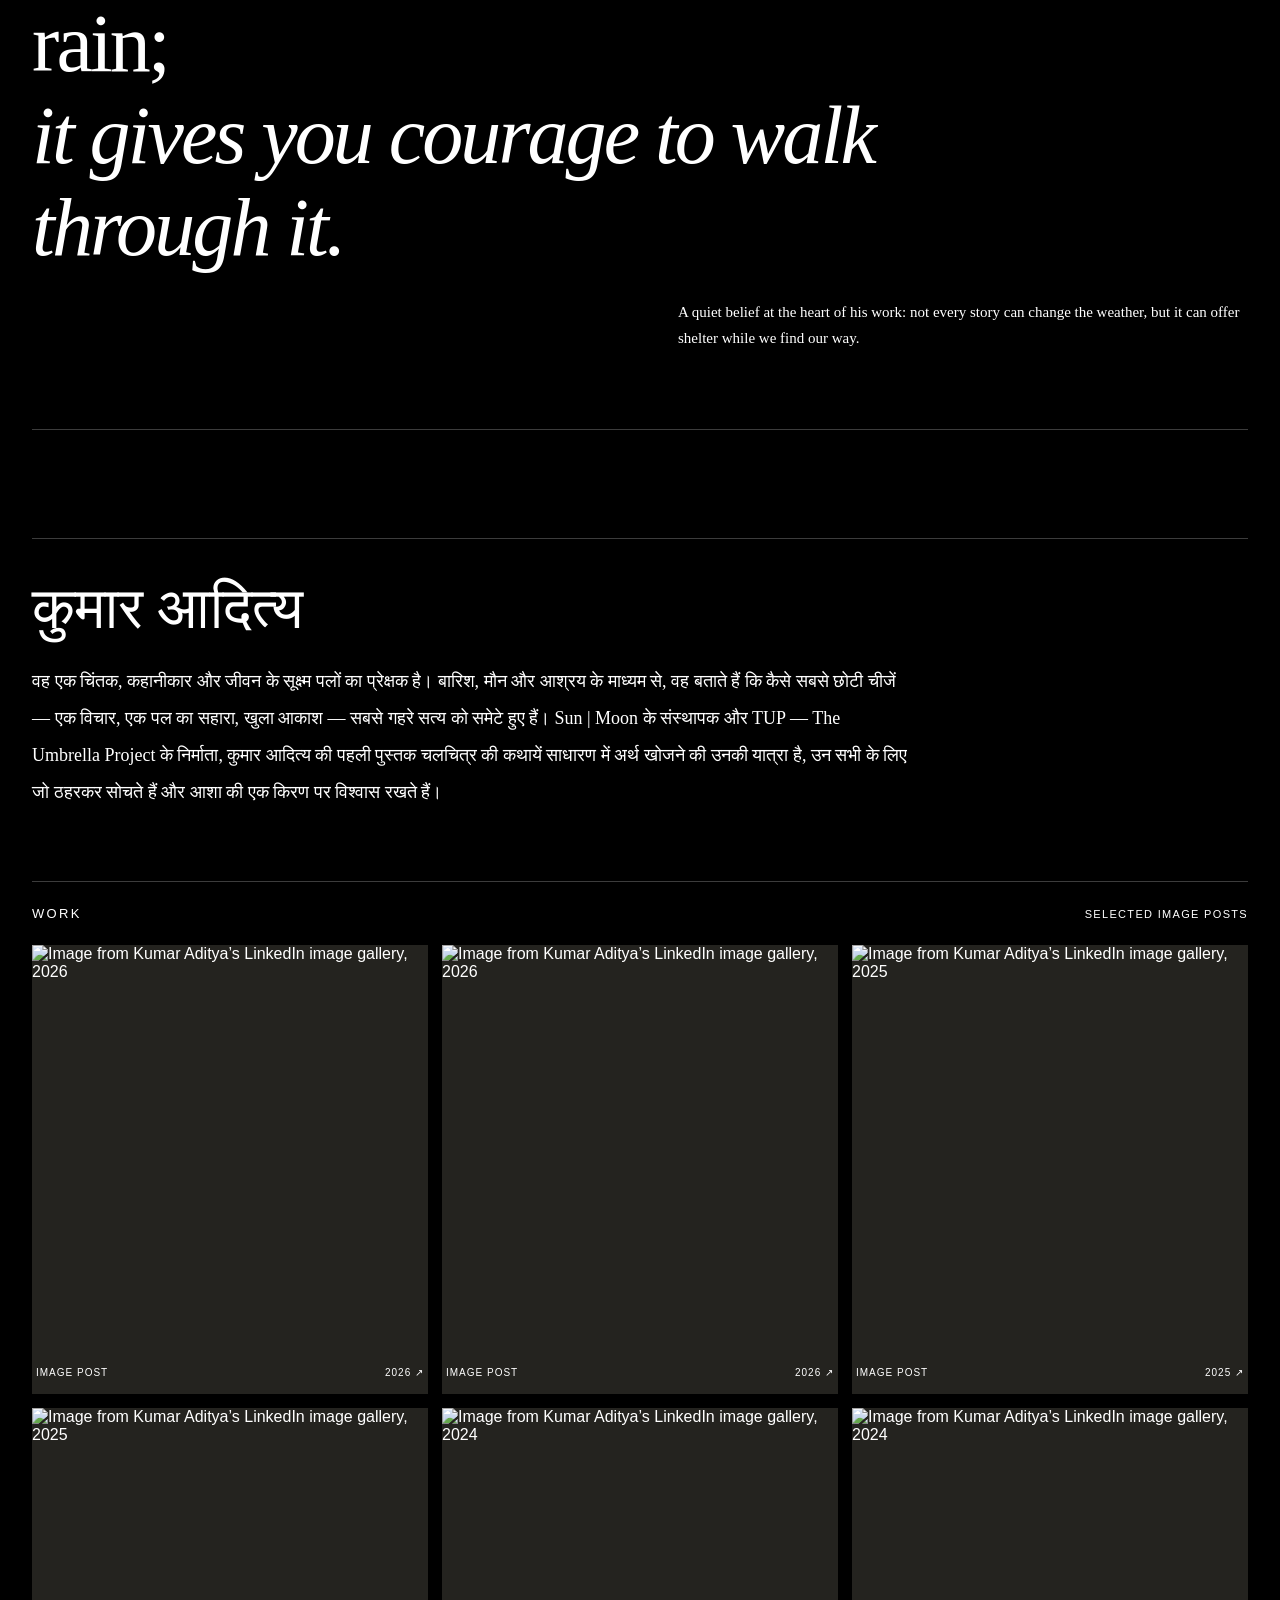
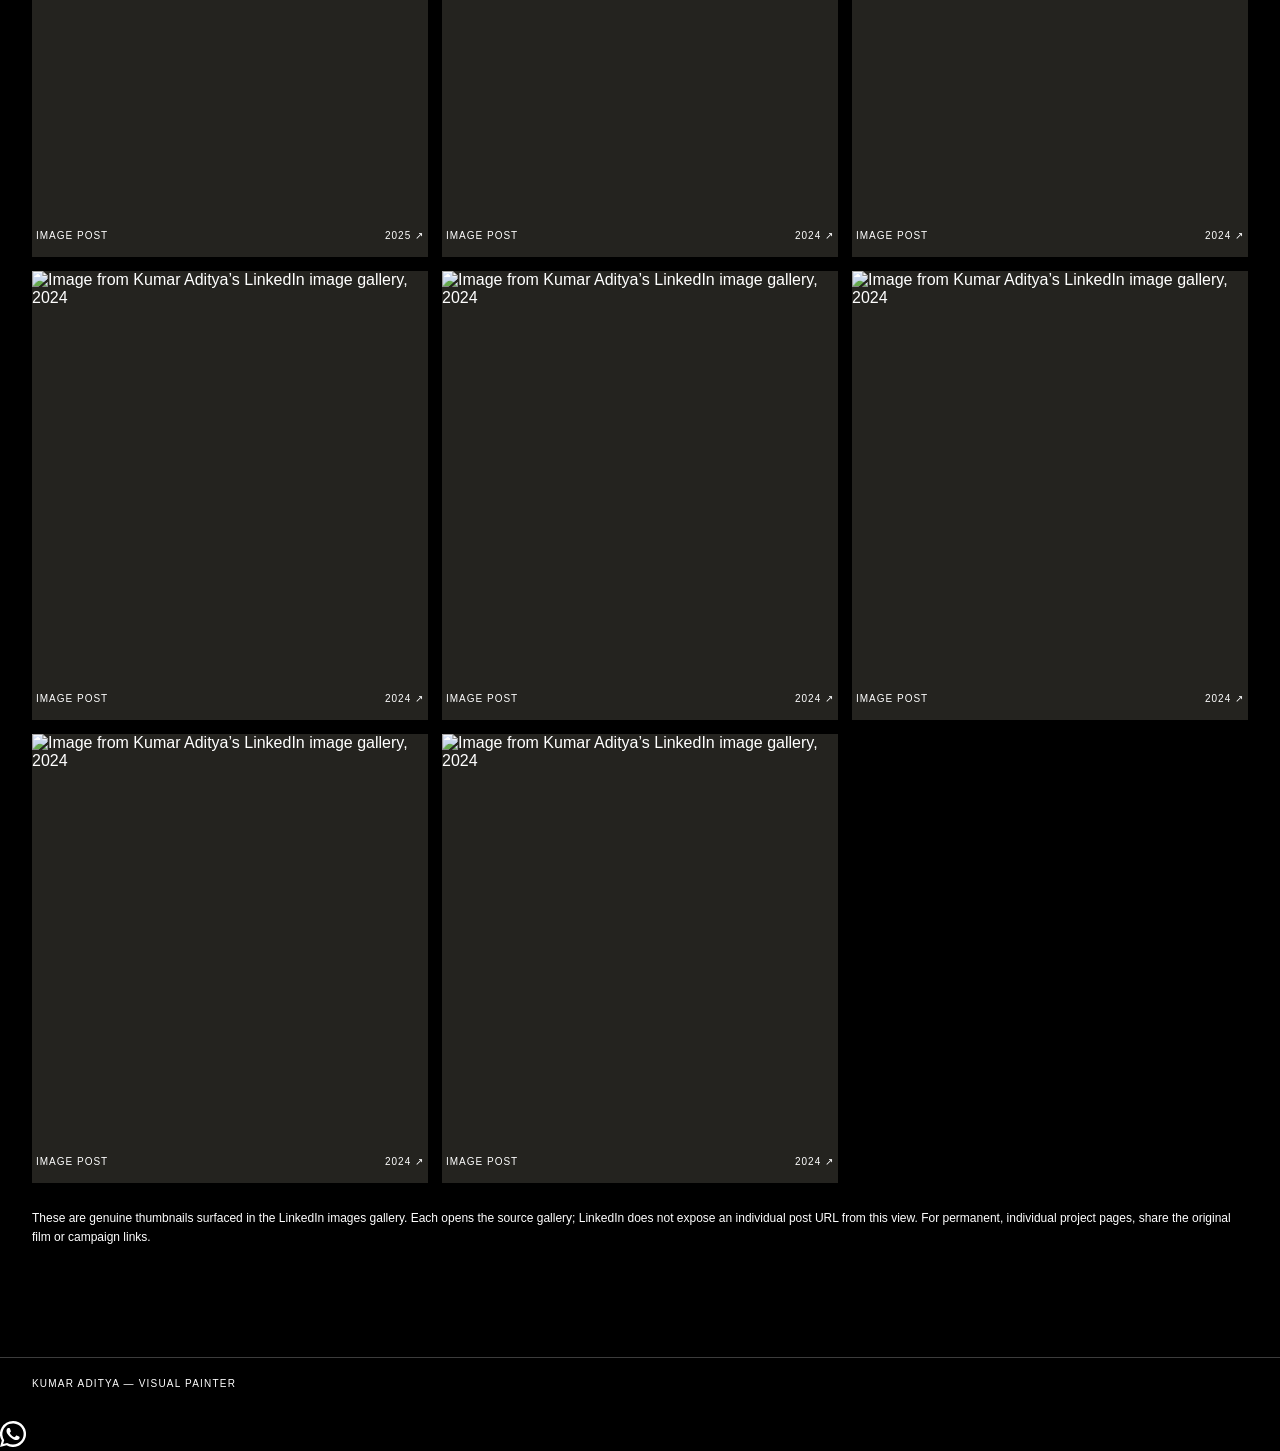
==== commit 3e282c67: "Crop and vignette portrait watermark" ====
--- a/work.html
+++ b/work.html
@@ -64,8 +64,8 @@
     @media(max-width:700px) { .about-head{grid-template-columns:1fr}.about-index{order:-1}.about-copy{grid-template-columns:1fr}.about-book{max-width:440px}.philosophy-note{margin-left:0} }
     @media(max-width:600px) { .wrap{width:calc(100% - 36px)} header{min-height:72px;gap:16px}.nav{gap:12px;font-size:9px}main{padding:86px 0 72px}.empty{min-height:250px;padding:25px}.about-lead{margin-top:27px}.about-copy{margin-top:34px}.hindi p{font-size:16px;line-height:1.9} }
   </style>
-  <link rel="stylesheet" href="darkness-bg.css?v=20261122-bg20">
-  <script src="darkness-bg.js?v=20261122-bg20" defer></script>
+  <link rel="stylesheet" href="darkness-bg.css?v=20261122-crop30">
+  <script src="darkness-bg.js?v=20261122-crop30" defer></script>
 </head>
 <body>
   <div class="darkness-typewriter" aria-label="Darkness of Photography"><span class="darkness-typewriter-text" aria-hidden="true"></span></div>
--- a/darkness-bg.css
+++ b/darkness-bg.css
@@ -1,9 +1,9 @@
 /* The poster cutout sits behind the whole site as a quiet 20% watermark. */
 body{position:relative;isolation:isolate;background:#000!important}
-body::before{content:"";position:fixed;inset:0;z-index:0;pointer-events:none;background-image:url("assets/darkness-photography-cutout.png");background-position:center center;background-size:min(100vw,75vh) auto;background-repeat:no-repeat;opacity:.2}
+body::before{content:"";position:fixed;left:50%;top:50%;width:min(70vw,52.5vh);height:min(63vw,47vh);transform:translate(-50%,-50%);z-index:0;pointer-events:none;background-image:url("assets/darkness-photography-cutout.png");background-position:center top;background-size:100% auto;background-repeat:no-repeat;opacity:.2;-webkit-mask-image:radial-gradient(ellipse at 50% 34%,#000 35%,rgba(0,0,0,.72) 62%,transparent 100%);mask-image:radial-gradient(ellipse at 50% 34%,#000 35%,rgba(0,0,0,.72) 62%,transparent 100%)}
 main{position:relative;z-index:2}
 .darkness-typewriter{position:fixed;z-index:3;top:72vh;left:50%;width:min(92vw,1050px);transform:translateX(-50%);pointer-events:none;text-align:center;color:rgba(244,242,237,.2);font:400 clamp(16px,3.25vw,44px)/1.1 Arial,Helvetica,sans-serif;letter-spacing:.11em;text-transform:uppercase;text-shadow:0 2px 18px rgba(0,0,0,.6);white-space:nowrap;overflow:hidden}
-.hero .darkness-hero-art{position:absolute;inset:0;z-index:2!important;pointer-events:none;background:url("assets/darkness-photography-cutout.png") center/min(100vw,75vh) auto no-repeat;opacity:.2}
+.hero .darkness-hero-art{position:absolute;top:50%;right:7vw;width:min(70vw,52.5vh);height:min(70vw,52.5vh);transform:translateY(-50%);z-index:2!important;pointer-events:none;background:url("assets/darkness-photography-cutout.png") center top/min(70vw,52.5vh) auto no-repeat;opacity:.2;-webkit-mask-image:radial-gradient(ellipse at 50% 35%,#000 34%,rgba(0,0,0,.7) 63%,transparent 100%);mask-image:radial-gradient(ellipse at 50% 35%,#000 34%,rgba(0,0,0,.7) 63%,transparent 100%)}
 .darkness-typewriter-text::after{content:"";display:inline-block;height:.9em;border-right:1px solid currentColor;margin-left:3px;vertical-align:-.08em;animation:darkness-caret .85s steps(1,end) infinite}
 @keyframes darkness-caret{50%{opacity:0}}
 .darkness-sound-toggle{position:fixed;z-index:9999;left:18px;bottom:18px;padding:9px 12px;border:1px solid rgba(233,230,222,.28);background:rgba(0,0,0,.82);color:rgba(233,230,222,.72);font:600 9px/1.2 Arial,Helvetica,sans-serif;letter-spacing:.1em;text-transform:uppercase;cursor:pointer;backdrop-filter:blur(6px)}
@@ -21,5 +21,5 @@
 .cinema .industry-network,.cinema .collaborators,.cinema .collab-grid article,.cinema .career-stats{border-color:rgba(233,230,222,.2)!important}
 .cinema .partner-list li:after{color:#aaa79f}
 .intro .text-link,.contact-link{border-color:rgba(233,230,222,.28)!important}
-@media(max-width:640px){body::before{background-size:min(100vw,72vh) auto;background-position:center 44%}.hero .darkness-hero-art{background-size:min(100vw,72vh);background-position:center 44%}.darkness-typewriter{top:71vh;width:94vw;font-size:clamp(12px,4vw,20px);letter-spacing:.075em}.darkness-sound-toggle{left:12px;bottom:12px;padding:8px 10px}}
+@media(max-width:640px){body::before{width:70vw;height:63vw;background-size:100% auto;background-position:center top}.hero .darkness-hero-art{right:15vw;top:40%;width:70vw;height:70vw;background-size:70vw auto;background-position:center top}.darkness-typewriter{top:71vh;width:94vw;font-size:clamp(12px,4vw,20px);letter-spacing:.075em}.darkness-sound-toggle{left:12px;bottom:12px;padding:8px 10px}}
 @media(prefers-reduced-motion:reduce){.darkness-typewriter-text::after{animation:none}}
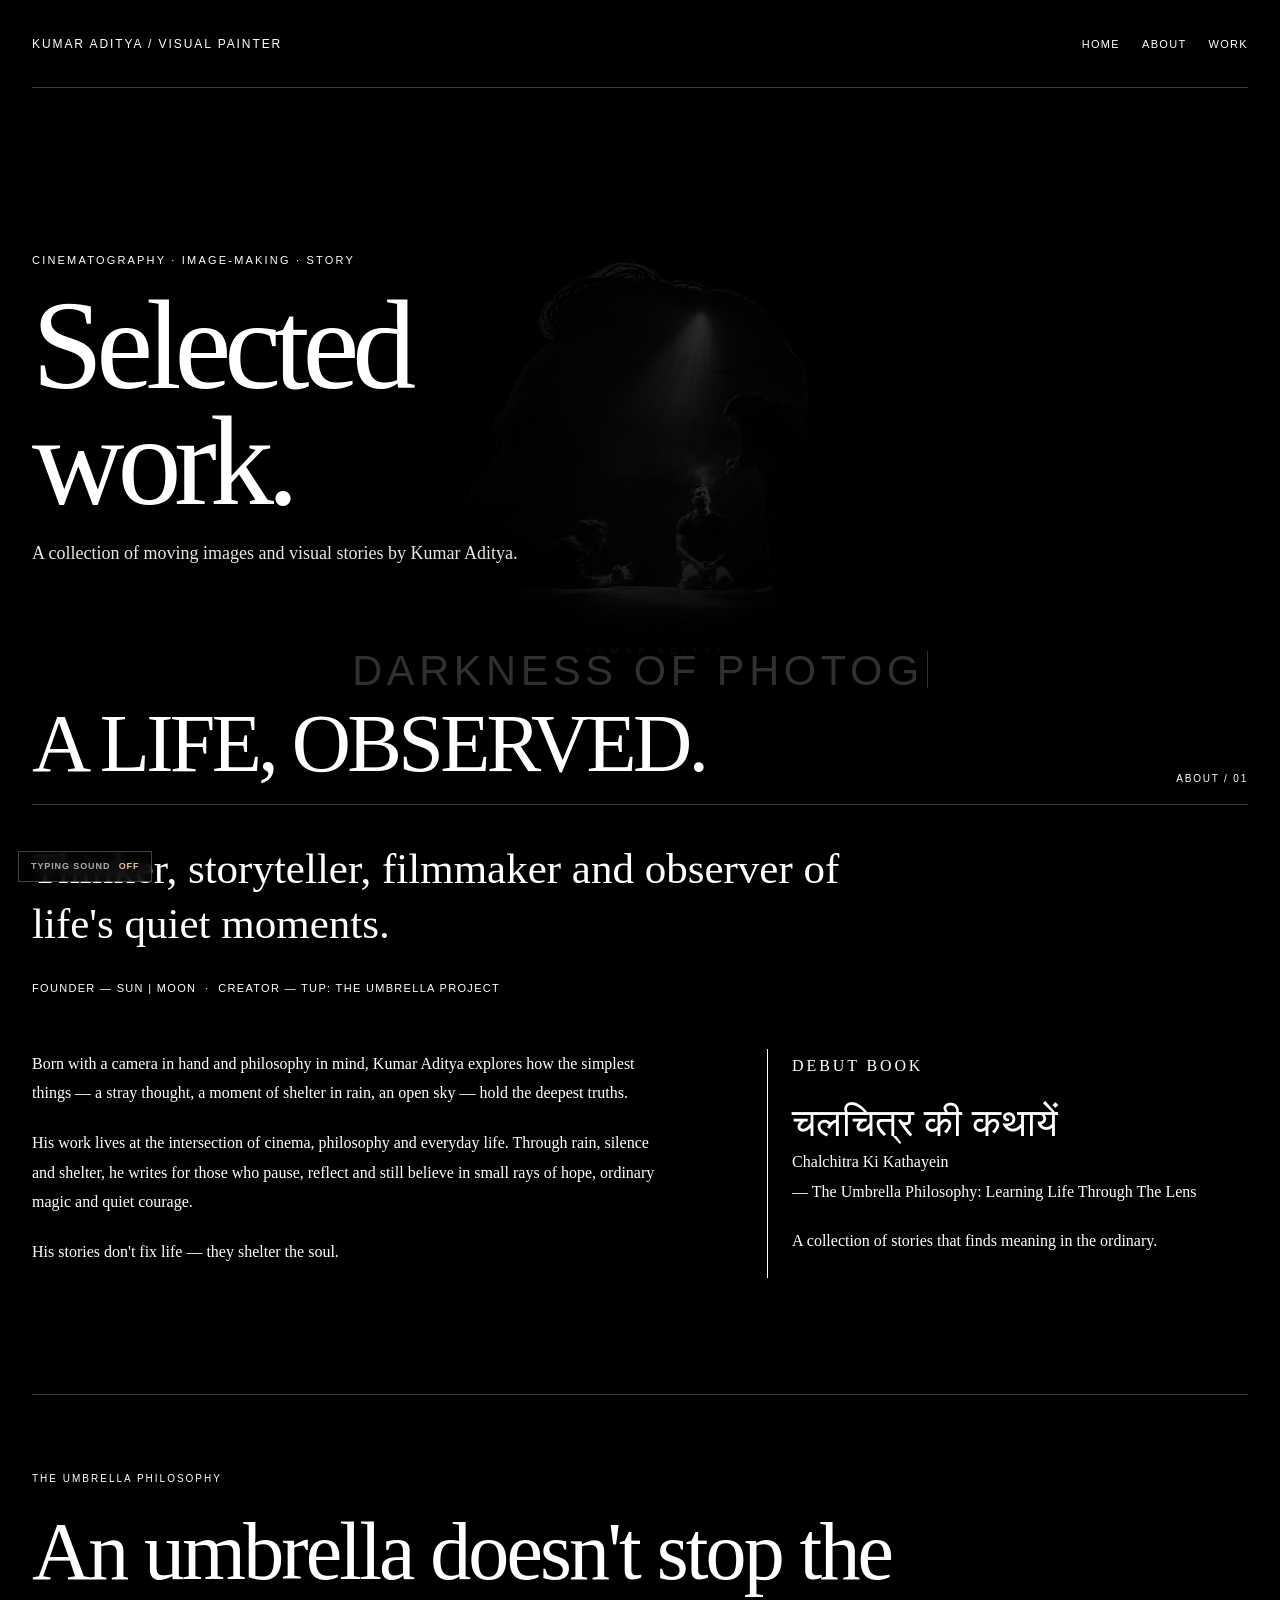
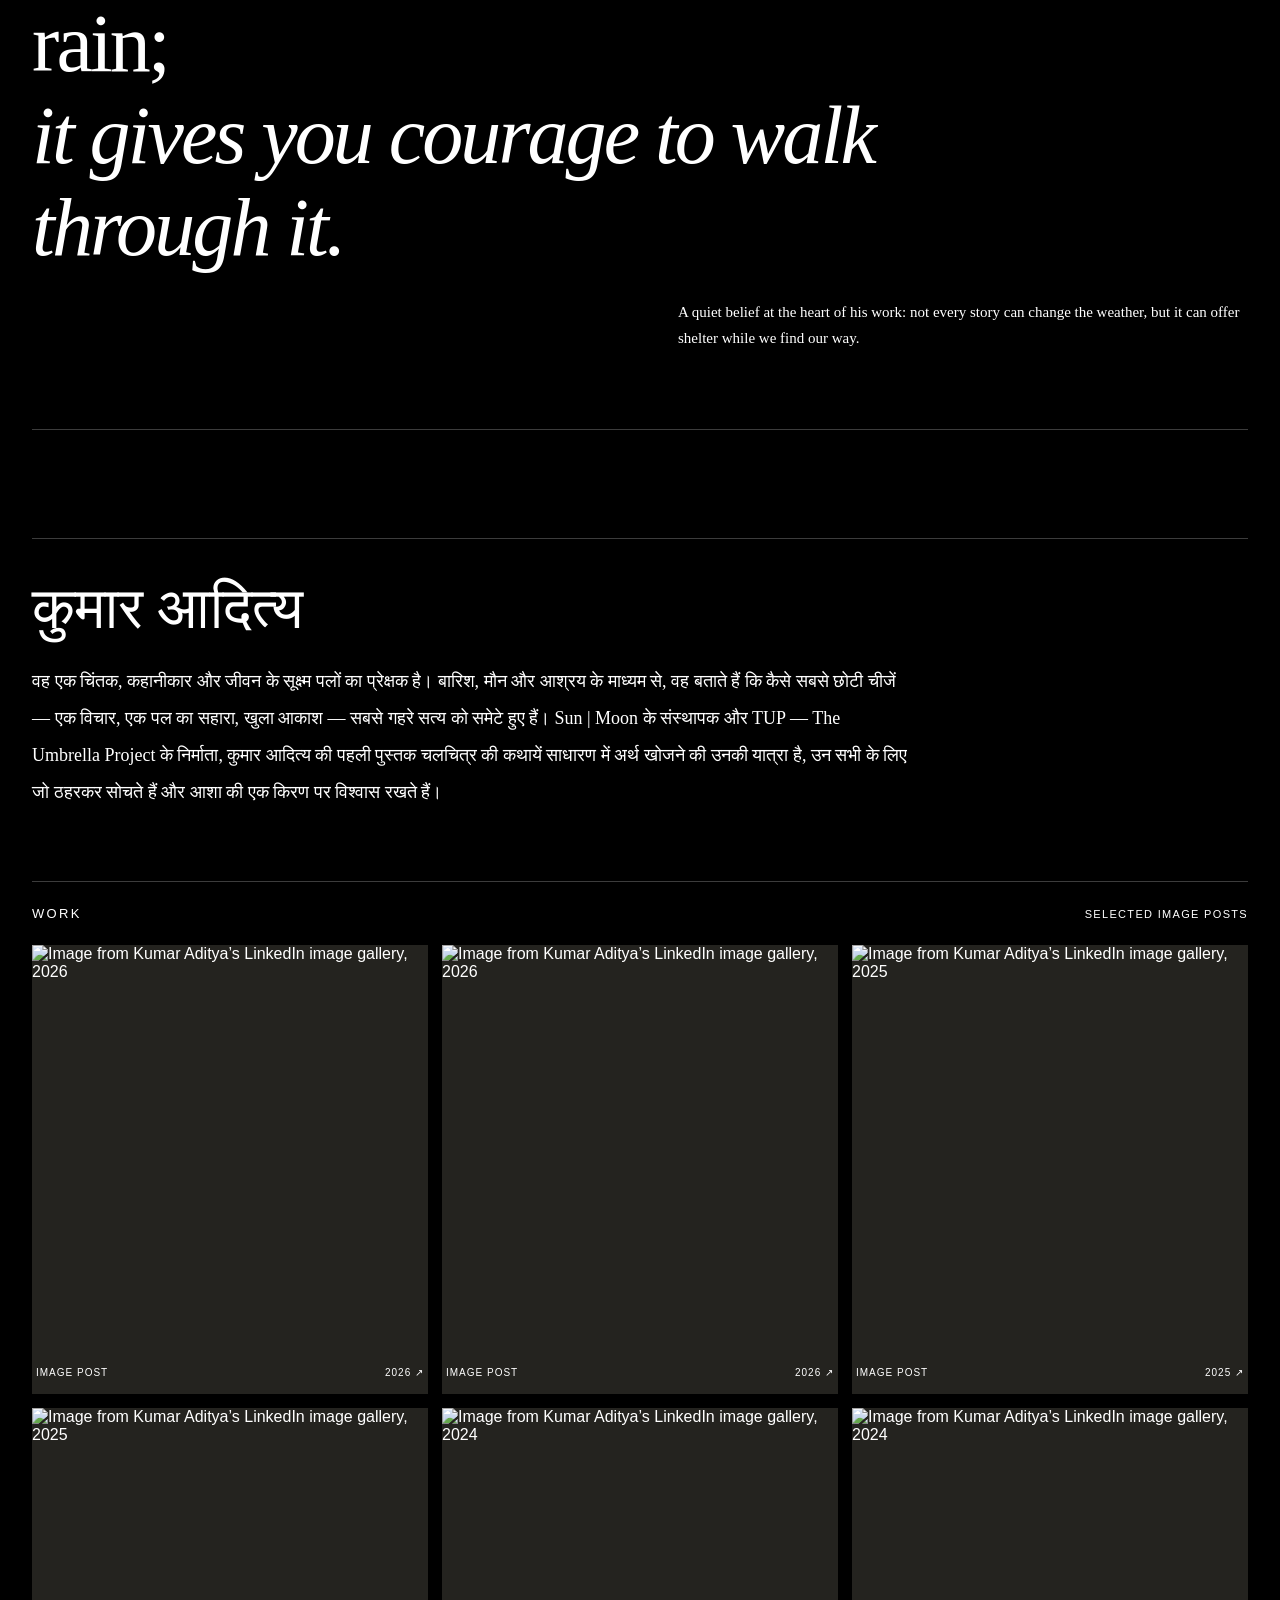
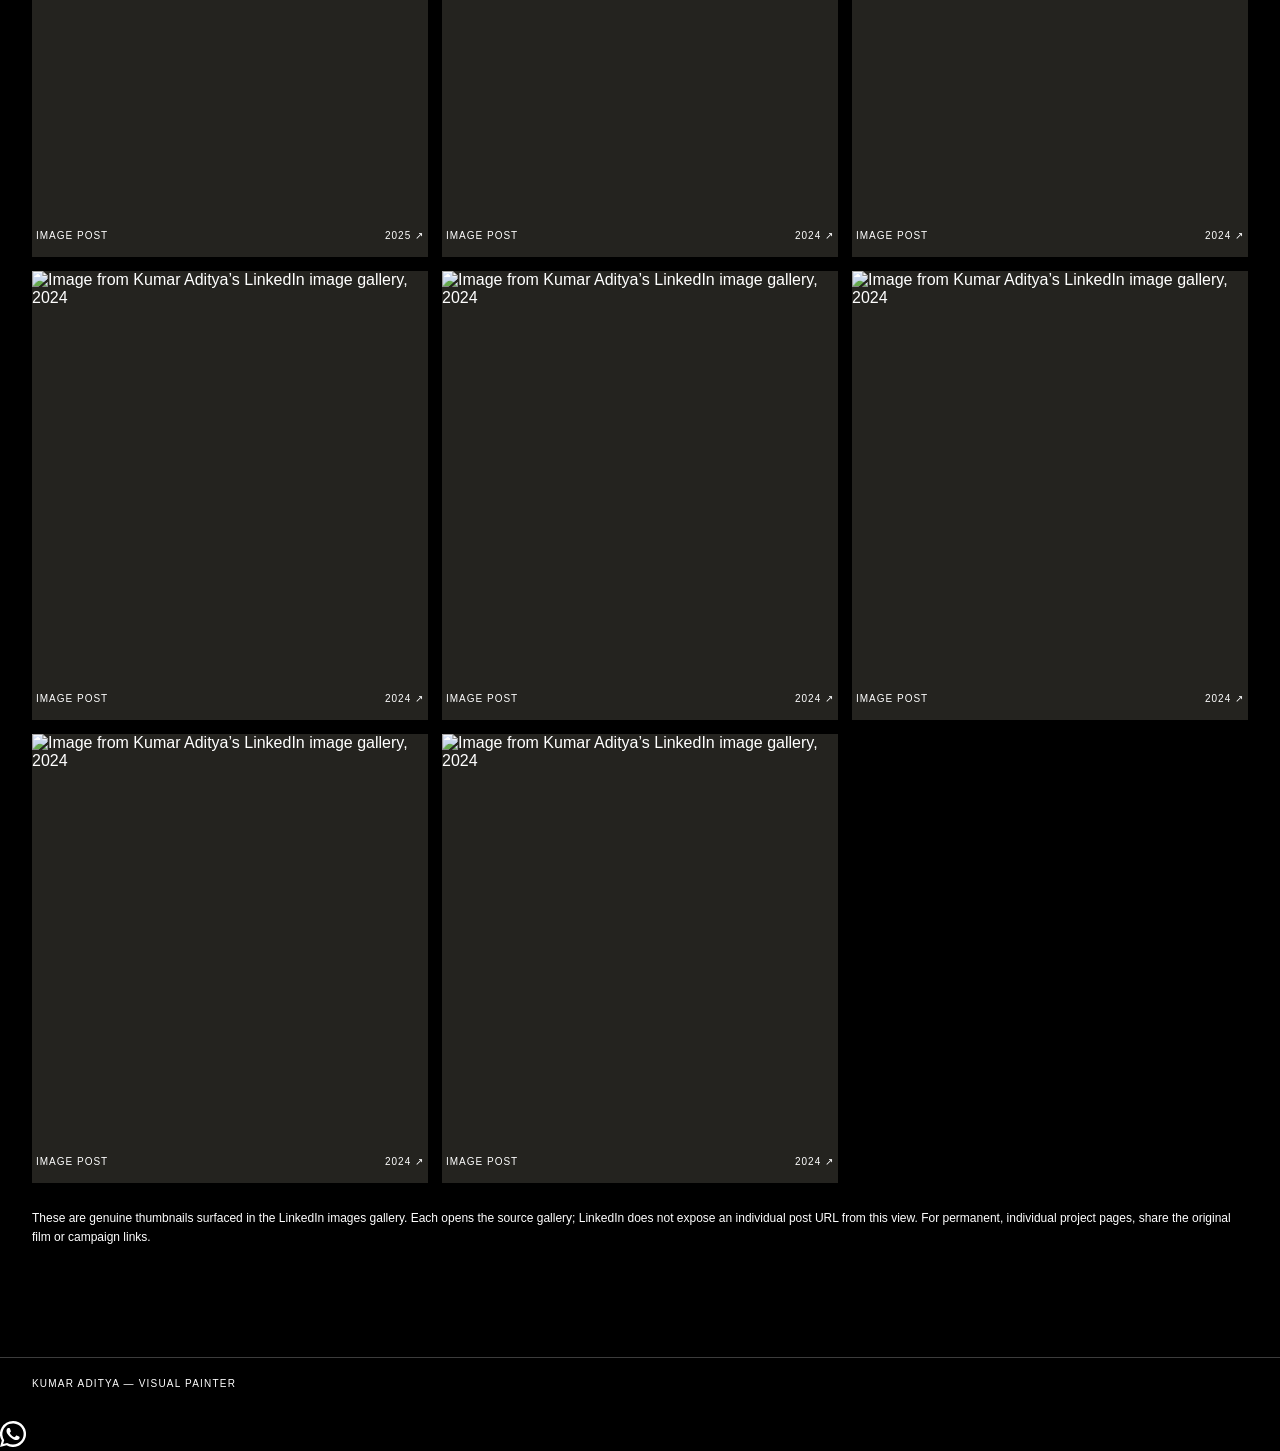
==== commit 9f624f3b: "Add explicit black vignette to portrait watermark" ====
--- a/work.html
+++ b/work.html
@@ -64,8 +64,8 @@
     @media(max-width:700px) { .about-head{grid-template-columns:1fr}.about-index{order:-1}.about-copy{grid-template-columns:1fr}.about-book{max-width:440px}.philosophy-note{margin-left:0} }
     @media(max-width:600px) { .wrap{width:calc(100% - 36px)} header{min-height:72px;gap:16px}.nav{gap:12px;font-size:9px}main{padding:86px 0 72px}.empty{min-height:250px;padding:25px}.about-lead{margin-top:27px}.about-copy{margin-top:34px}.hindi p{font-size:16px;line-height:1.9} }
   </style>
-  <link rel="stylesheet" href="darkness-bg.css?v=20261122-crop30">
-  <script src="darkness-bg.js?v=20261122-crop30" defer></script>
+  <link rel="stylesheet" href="darkness-bg.css?v=20261122-vignette">
+  <script src="darkness-bg.js?v=20261122-vignette" defer></script>
 </head>
 <body>
   <div class="darkness-typewriter" aria-label="Darkness of Photography"><span class="darkness-typewriter-text" aria-hidden="true"></span></div>
--- a/darkness-bg.css
+++ b/darkness-bg.css
@@ -1,9 +1,11 @@
 /* The poster cutout sits behind the whole site as a quiet 20% watermark. */
 body{position:relative;isolation:isolate;background:#000!important}
 body::before{content:"";position:fixed;left:50%;top:50%;width:min(70vw,52.5vh);height:min(63vw,47vh);transform:translate(-50%,-50%);z-index:0;pointer-events:none;background-image:url("assets/darkness-photography-cutout.png");background-position:center top;background-size:100% auto;background-repeat:no-repeat;opacity:.2;-webkit-mask-image:radial-gradient(ellipse at 50% 34%,#000 35%,rgba(0,0,0,.72) 62%,transparent 100%);mask-image:radial-gradient(ellipse at 50% 34%,#000 35%,rgba(0,0,0,.72) 62%,transparent 100%)}
+body::after{content:"";position:fixed;left:50%;top:50%;width:min(70vw,52.5vh);height:min(63vw,47vh);transform:translate(-50%,-50%);z-index:1;pointer-events:none;background:radial-gradient(ellipse at 50% 34%,transparent 24%,rgba(0,0,0,.24) 48%,rgba(0,0,0,.68) 78%,#000 100%)}
 main{position:relative;z-index:2}
 .darkness-typewriter{position:fixed;z-index:3;top:72vh;left:50%;width:min(92vw,1050px);transform:translateX(-50%);pointer-events:none;text-align:center;color:rgba(244,242,237,.2);font:400 clamp(16px,3.25vw,44px)/1.1 Arial,Helvetica,sans-serif;letter-spacing:.11em;text-transform:uppercase;text-shadow:0 2px 18px rgba(0,0,0,.6);white-space:nowrap;overflow:hidden}
 .hero .darkness-hero-art{position:absolute;top:50%;right:7vw;width:min(70vw,52.5vh);height:min(70vw,52.5vh);transform:translateY(-50%);z-index:2!important;pointer-events:none;background:url("assets/darkness-photography-cutout.png") center top/min(70vw,52.5vh) auto no-repeat;opacity:.2;-webkit-mask-image:radial-gradient(ellipse at 50% 35%,#000 34%,rgba(0,0,0,.7) 63%,transparent 100%);mask-image:radial-gradient(ellipse at 50% 35%,#000 34%,rgba(0,0,0,.7) 63%,transparent 100%)}
+.hero .darkness-hero-vignette{position:absolute;top:50%;right:7vw;width:min(70vw,52.5vh);height:min(70vw,52.5vh);transform:translateY(-50%);z-index:3;pointer-events:none;background:radial-gradient(ellipse at 50% 35%,transparent 24%,rgba(0,0,0,.25) 49%,rgba(0,0,0,.7) 78%,#000 100%)}
 .darkness-typewriter-text::after{content:"";display:inline-block;height:.9em;border-right:1px solid currentColor;margin-left:3px;vertical-align:-.08em;animation:darkness-caret .85s steps(1,end) infinite}
 @keyframes darkness-caret{50%{opacity:0}}
 .darkness-sound-toggle{position:fixed;z-index:9999;left:18px;bottom:18px;padding:9px 12px;border:1px solid rgba(233,230,222,.28);background:rgba(0,0,0,.82);color:rgba(233,230,222,.72);font:600 9px/1.2 Arial,Helvetica,sans-serif;letter-spacing:.1em;text-transform:uppercase;cursor:pointer;backdrop-filter:blur(6px)}
@@ -21,5 +23,5 @@
 .cinema .industry-network,.cinema .collaborators,.cinema .collab-grid article,.cinema .career-stats{border-color:rgba(233,230,222,.2)!important}
 .cinema .partner-list li:after{color:#aaa79f}
 .intro .text-link,.contact-link{border-color:rgba(233,230,222,.28)!important}
-@media(max-width:640px){body::before{width:70vw;height:63vw;background-size:100% auto;background-position:center top}.hero .darkness-hero-art{right:15vw;top:40%;width:70vw;height:70vw;background-size:70vw auto;background-position:center top}.darkness-typewriter{top:71vh;width:94vw;font-size:clamp(12px,4vw,20px);letter-spacing:.075em}.darkness-sound-toggle{left:12px;bottom:12px;padding:8px 10px}}
+@media(max-width:640px){body::before,body::after{width:70vw;height:63vw}.hero .darkness-hero-art,.hero .darkness-hero-vignette{right:15vw;top:40%;width:70vw;height:70vw;background-size:70vw auto;background-position:center top}.darkness-typewriter{top:71vh;width:94vw;font-size:clamp(12px,4vw,20px);letter-spacing:.075em}.darkness-sound-toggle{left:12px;bottom:12px;padding:8px 10px}}
 @media(prefers-reduced-motion:reduce){.darkness-typewriter-text::after{animation:none}}
